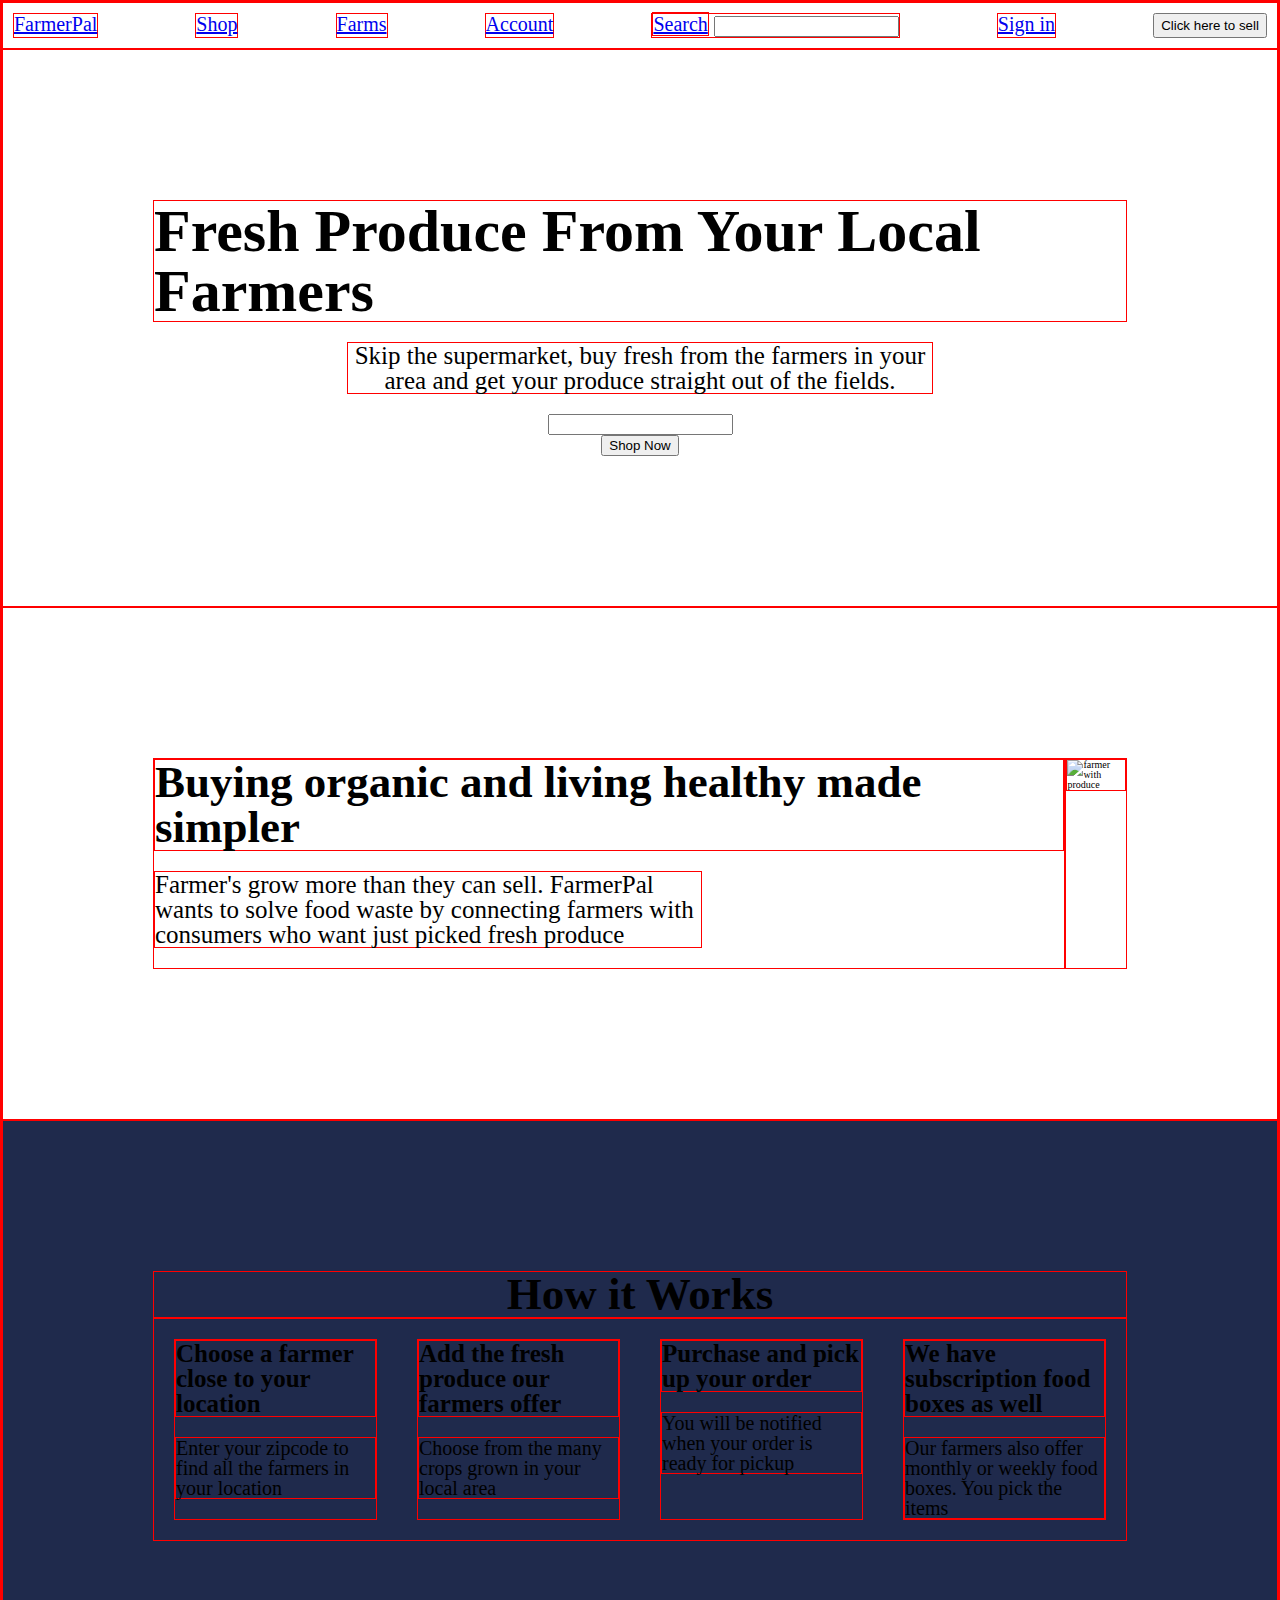
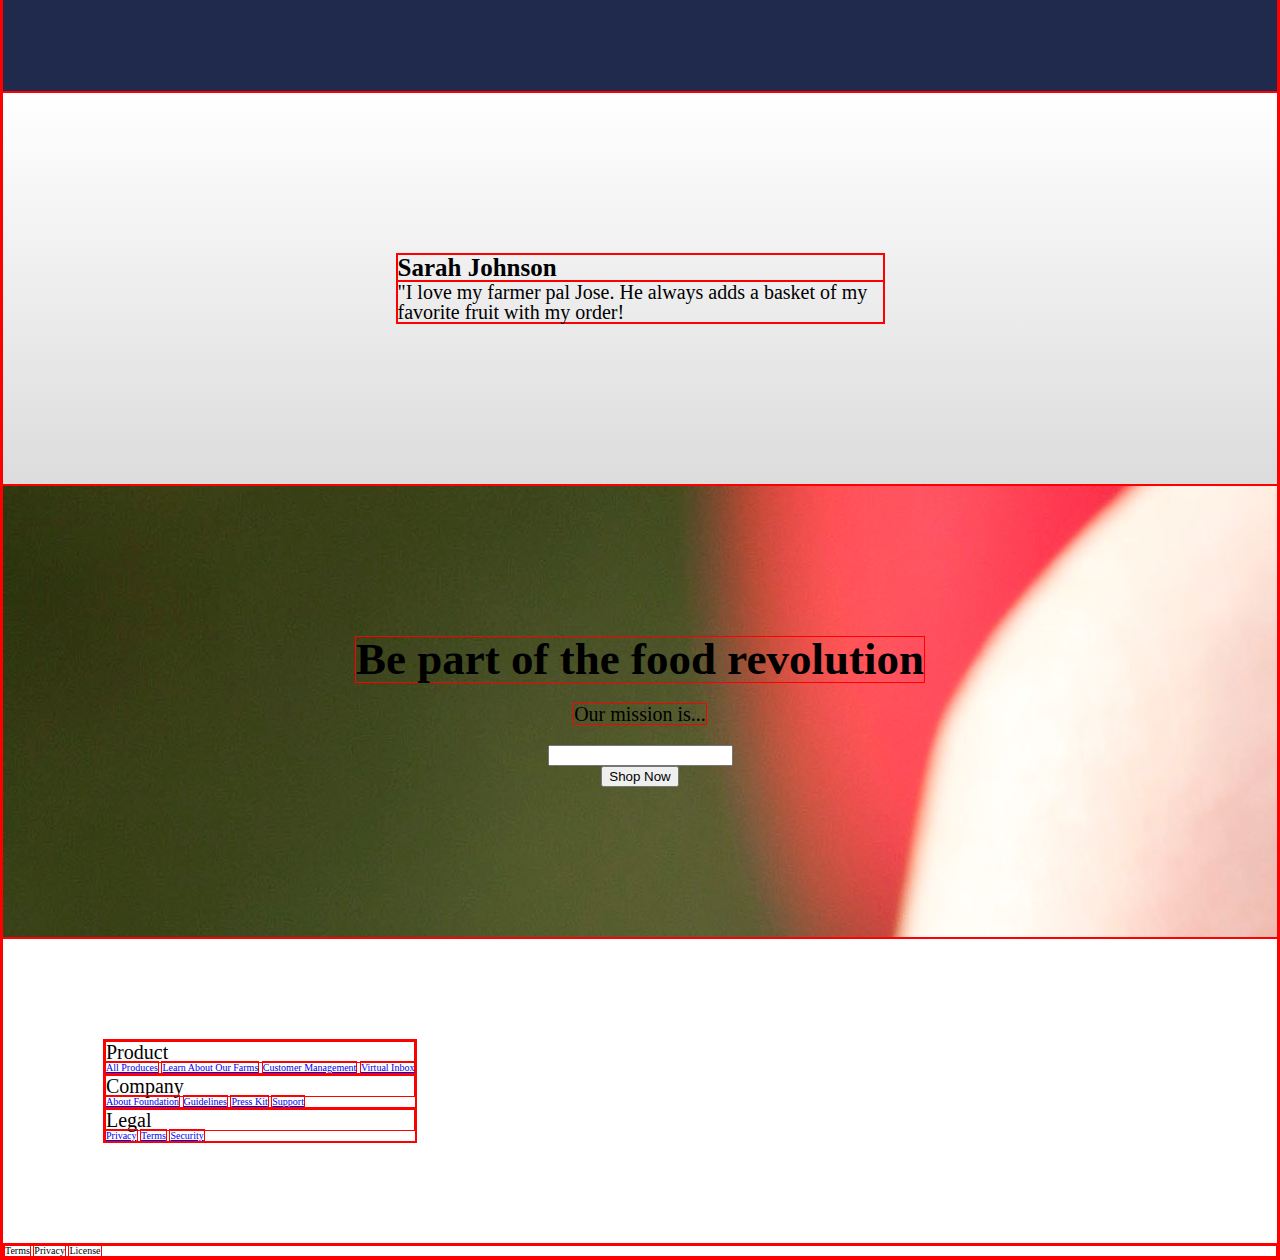
==== index.html @ e02917e0 "added basic css styling to review and mission sections, starting on bottom nav section" ====
<!doctype html>

<html lang="en">
<head>
  <meta charset="utf-8">

  <title>FarmerPal</title>

  <meta name="viewport" content="width=device-width, initial-scale=1">

  <link href="https://fonts.googleapis.com/css?family=Fira+Sans&display=swap" rel="stylesheet">
  <link href="css/index.css" rel="stylesheet">

  <!--[if lt IE 9]>
    <script src="https://cdnjs.cloudflare.com/ajax/libs/html5shiv/3.7.3/html5shiv.js"></script>
  <![endif]-->
</head>

<body>

<!-- navigation -->
<nav class="topnav">
    <a href="#">FarmerPal</a>
    <a href="#">Shop</a>
    <a href="#">Farms</a>
    <a href="#">Account</a>
    <div>
        <a href="#">Search</a>
        <input type="text" placeholder="">
    </div>
    <a href="#">Sign in</a>
    <button type="button">Click here to sell</button> 
</nav class="topnav">


<!-- header -->
<header>
    <h1>Fresh Produce From Your Local Farmers</h1>
    <p>Skip the supermarket, buy fresh from the farmers in your area and get your produce straight out of the fields.</p>

    <input type="text" placeholder="">
    <button type="button">Shop Now</button>
</header>

<!-- purpose section -->
<section class="purpose">
    <div>
        <h2>Buying organic and living healthy made simpler</h2>
        <p>Farmer's grow more than they can sell. FarmerPal wants to solve food waste by connecting farmers with consumers 
            who want just picked fresh produce
        </p>
    </div>
    <div>
        <img src="css/img/LandingPage2.jpg" class="landingpage-img2" alt="farmer with produce">
    </div>
    
</section>


<!-- how it works section -->
<section class="howitworks">
    <h2>How it Works</h2>
   <div class="howitworks-boxes"> 
        <div>
            <h5>Choose a farmer close to your location</h5>
            <p>Enter your zipcode to find all the farmers in your location</p>
        </div>
        <div>
            <h5>Add the fresh produce our farmers offer</h5>
            <p>Choose from the many crops grown in your local area</p>
        </div>
        <div>
            <h5>Purchase and pick up your order</h5>
            <p>You will be notified when your order is ready for pickup</p>
        </div>
        <div>
            <h5>We have subscription food boxes as well</h5>
            <p>Our farmers also offer monthly or weekly food boxes. You pick the items</p>
        </div>
     </div> 
</section>


<!-- review section -->
<section class="review">
   <!-- <div>  -->
        <!-- <img src="css/img/Strawberries.jpg" class="review-icon" alt="reviewer"> -->
   <!-- </div> -->
    <div>
        <h5>Sarah Johnson</h5>
        <p>"I love my farmer pal Jose. He always adds a basket of my favorite fruit with my order!</p>
    </div>
</section>


<!-- mission section -->
<section class="mission">
    <h2>Be part of the food revolution</h2>
    <p>Our mission is...</p>

    <input type="text" placeholder="">
    <button type="button">Shop Now</button>
</section>


<!-- multi nav section -->
<section class="bottomnavs">
    <div>
        <nav>
            <h6>Product</h6>
            <a href="#">All Produces</a>
            <a href="#">Learn About Our Farms</a>
            <a href="#">Customer Management</a>
            <a href="#">Virtual Inbox</a>
        </nav>
        <nav>
            <h6>Company</h6>
            <a href="#">About Foundation</a>
            <a href="#">Guidelines</a>
            <a href="#">Press Kit</a>
            <a href="#">Support</a>
        </nav>
        <nav>
            <h6>Legal</h6>
            <a href="#">Privacy</a>
            <a href="#">Terms</a>
            <a href="#">Security</a>
        </nav>
    </div>
</section>

<!-- footer -->
<footer>
    <nav>
        <a ref="#">Terms</a>
        <a ref="#">Privacy</a>
        <a ref="#">License</a>
    </nav>
</footer>

</body>
</html>
---- css/index.css ----
/* http://meyerweb.com/eric/tools/css/reset/ 
   v2.0 | 20110126
   License: none (public domain)
*/
html,
body,
div,
span,
applet,
object,
iframe,
h1,
h2,
h3,
h4,
h5,
h6,
p,
blockquote,
pre,
a,
abbr,
acronym,
address,
big,
cite,
code,
del,
dfn,
em,
img,
ins,
kbd,
q,
s,
samp,
small,
strike,
strong,
sub,
sup,
tt,
var,
b,
u,
i,
center,
dl,
dt,
dd,
ol,
ul,
li,
fieldset,
form,
label,
legend,
table,
caption,
tbody,
tfoot,
thead,
tr,
th,
td,
article,
aside,
canvas,
details,
embed,
figure,
figcaption,
footer,
header,
hgroup,
menu,
nav,
output,
ruby,
section,
summary,
time,
mark,
audio,
video {
  margin: 0;
  padding: 0;
  border: 0;
  font-size: 100%;
  font: inherit;
  vertical-align: baseline;
  border: solid 1px red;
}
/* HTML5 display-role reset for older browsers */
article,
aside,
details,
figcaption,
figure,
footer,
header,
hgroup,
menu,
nav,
section {
  display: block;
}
body {
  line-height: 1;
}
ol,
ul {
  list-style: none;
}
blockquote,
q {
  quotes: none;
}
blockquote:before,
blockquote:after,
q:before,
q:after {
  content: '';
  content: none;
}
table {
  border-collapse: collapse;
  border-spacing: 0;
}
html {
  font-size: 62.5%;
}
h1 {
  font-size: 6rem;
  font-weight: bold;
}
h2 {
  font-size: 4.5rem;
  font-weight: bold;
}
h3 {
  font-size: 2.8rem;
}
h5 {
  font-size: 2.5rem;
  font-weight: bold;
}
h6 {
  font-size: 2rem;
}
.topnav {
  display: flex;
  justify-content: space-between;
  font-size: 2rem;
  padding: 1rem;
}
header {
  padding: 15rem;
  display: flex;
  flex-direction: column;
  align-items: center;
  background-image: url("img/LandingPage1.jpg");
}
header p {
  font-size: 2.5rem;
  width: 60%;
  text-align: center;
  margin: 2rem 0 2rem 0;
}
.purpose {
  padding: 15rem;
  display: flex;
  justify-content: center;
}
.purpose p {
  font-size: 2.5rem;
  width: 60%;
  margin: 2rem 0 2rem 0;
}
.purpose .landingpage-img2 {
  width: 50%;
}
.howitworks {
  padding: 15rem;
  display: flex;
  flex-direction: column;
  background-color: #1f2a4c;
}
.howitworks h2 {
  text-align: center;
}
.howitworks .howitworks-boxes {
  display: flex;
}
.howitworks .howitworks-boxes div {
  display: flex;
  flex-direction: column;
  margin: 2rem;
  width: 25%;
}
.howitworks .howitworks-boxes div p {
  font-size: 2rem;
  margin-top: 2rem;
}
.review {
  padding: 15rem;
  display: flex;
  justify-content: center;
  background-image: linear-gradient(white, #dcdcdc);
}
.review div {
  margin: 1rem;
  width: 50%;
  display: flex;
  flex-direction: column;
  justify-content: center;
}
.review div p {
  font-size: 2rem;
}
.mission {
  padding: 15rem;
  display: flex;
  flex-direction: column;
  align-items: center;
  background-image: url("img/LandingPage3.jpg");
}
.mission p {
  font-size: 2rem;
  margin: 2rem 0 2rem 0;
}
.bottomnavs {
  padding: 10rem;
  display: flex;
}
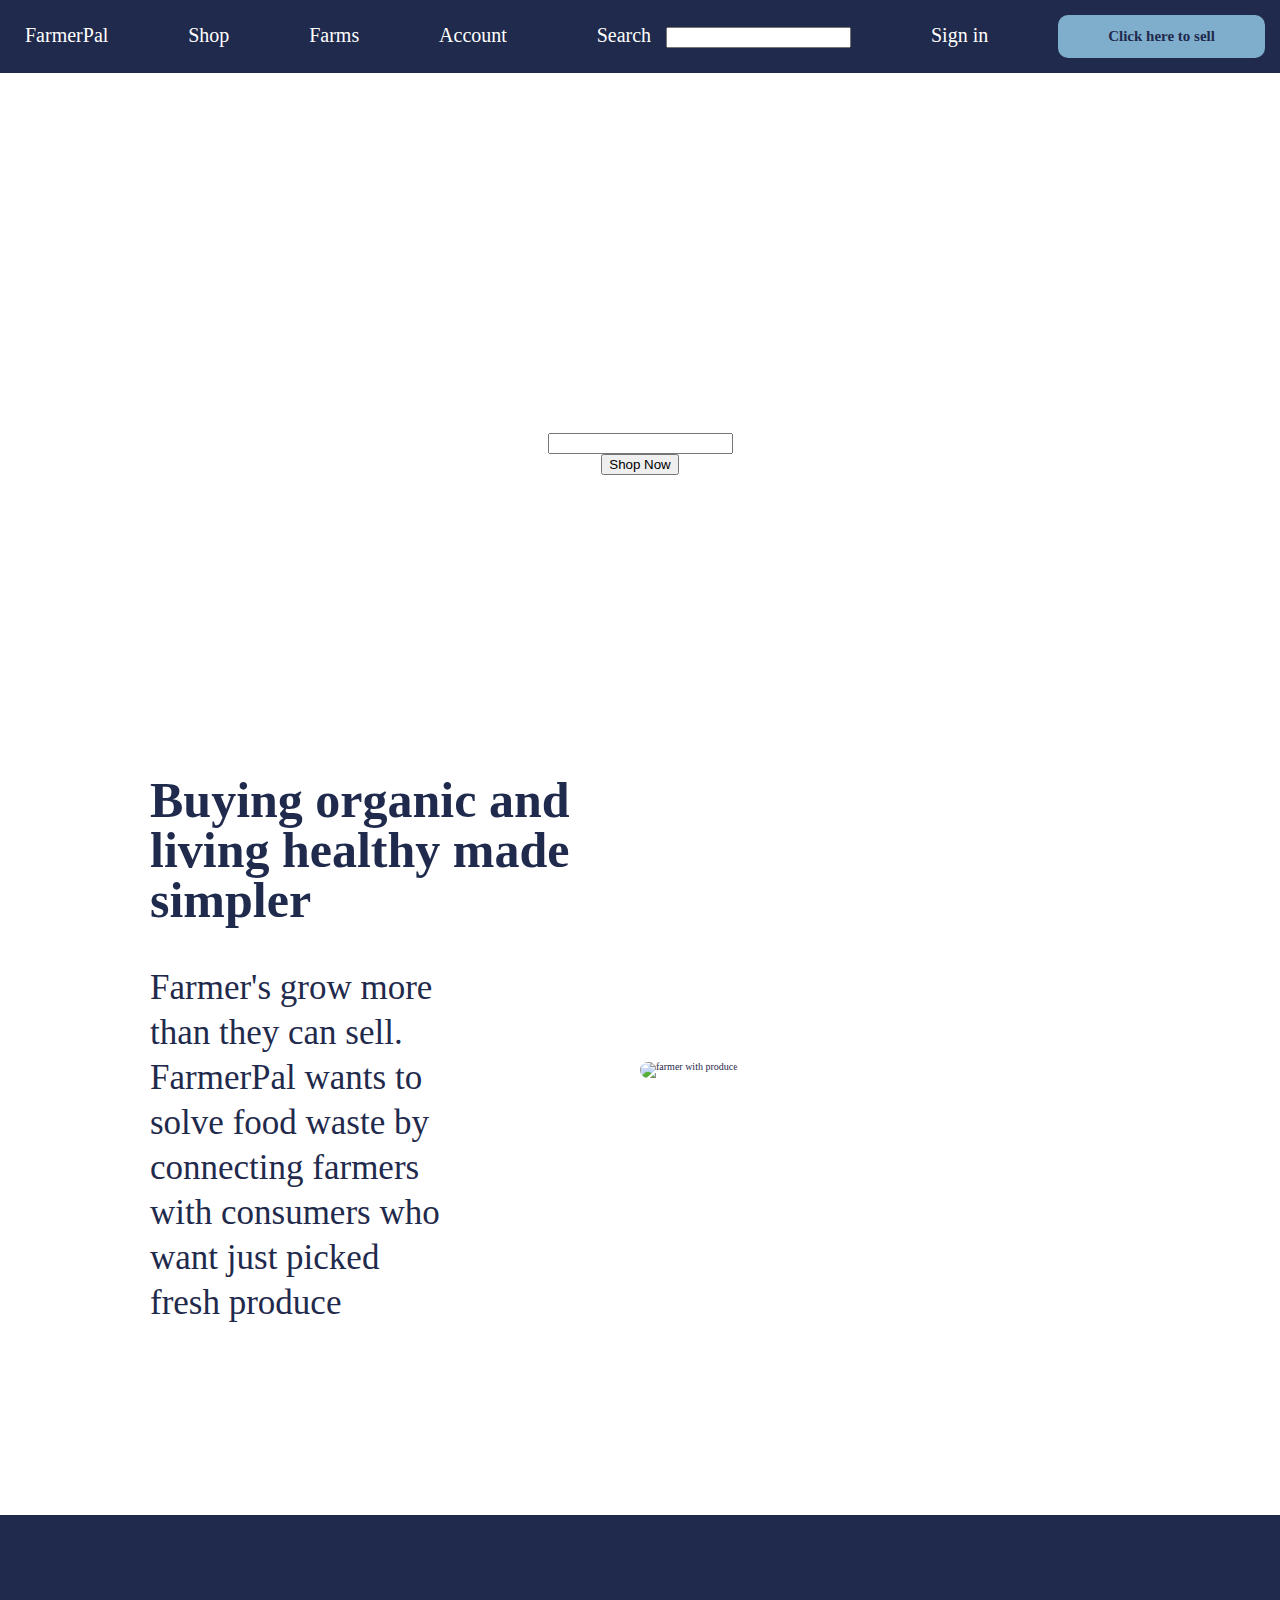
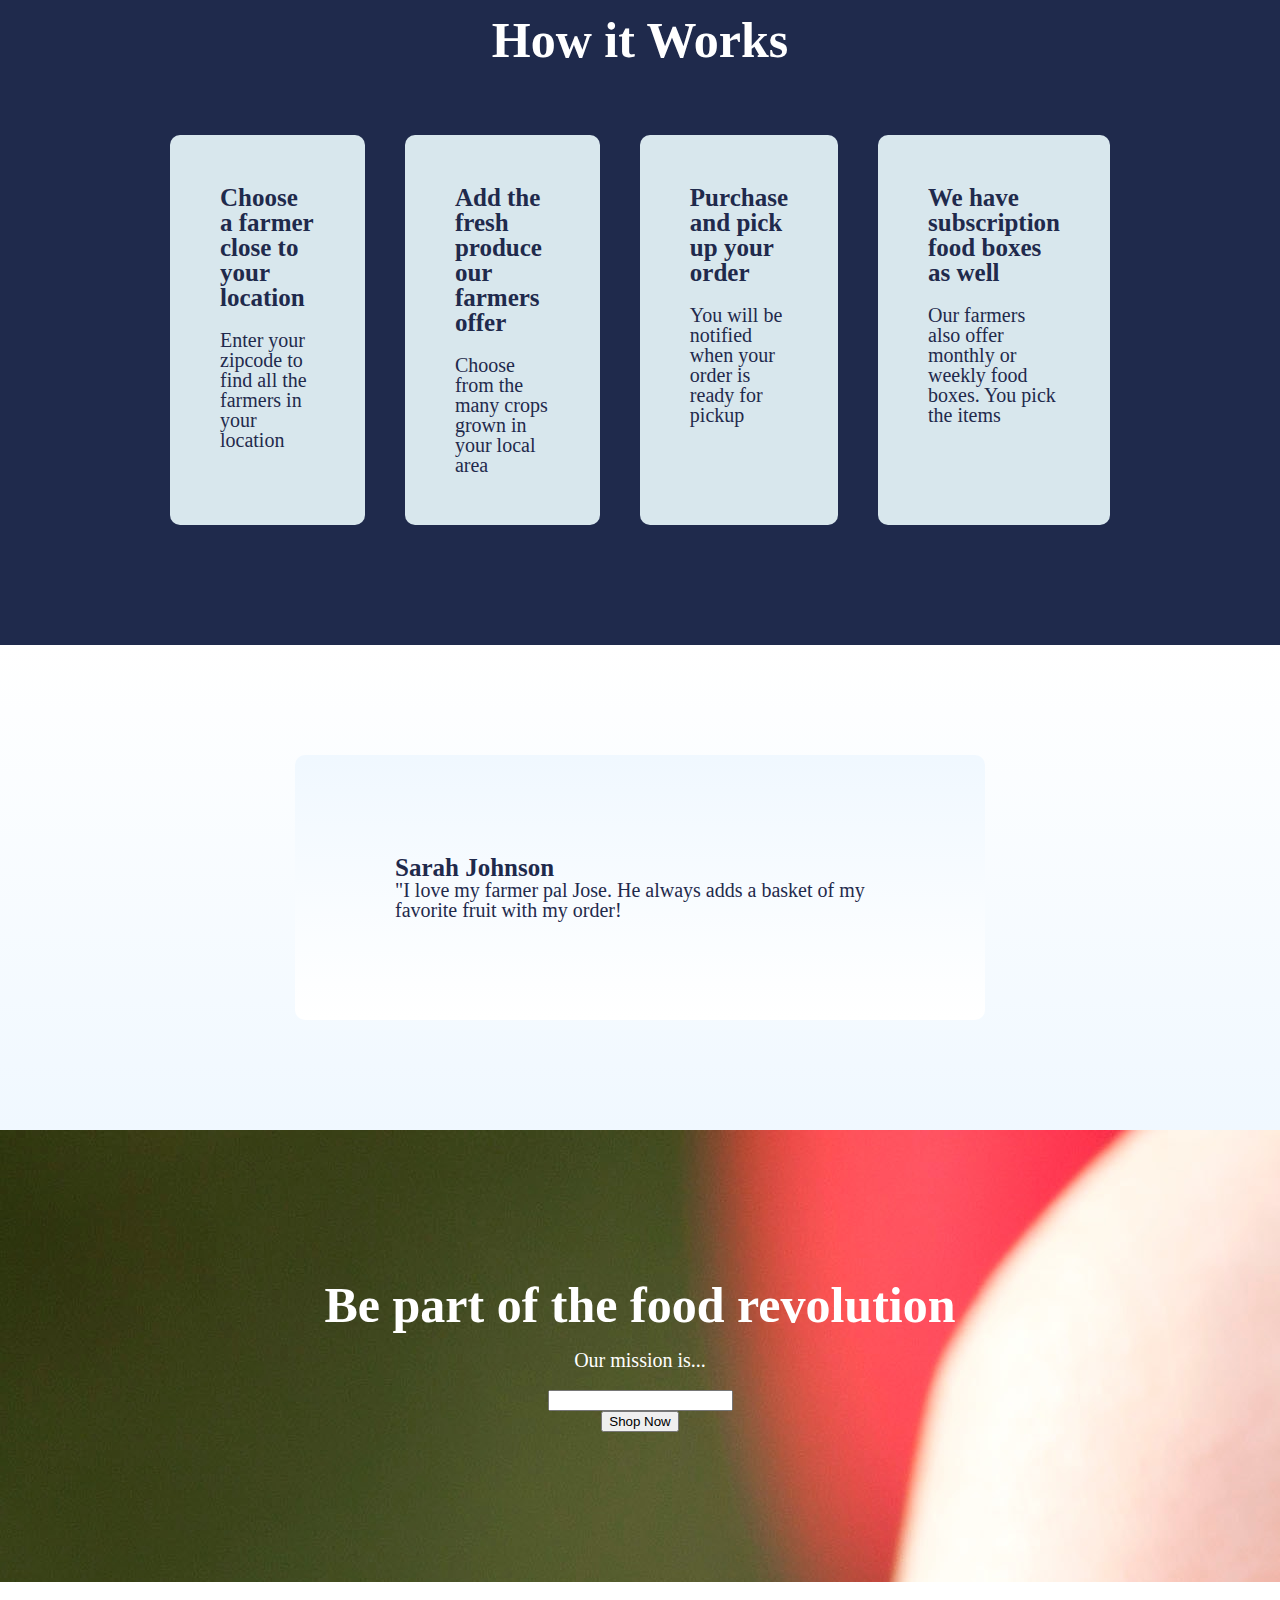
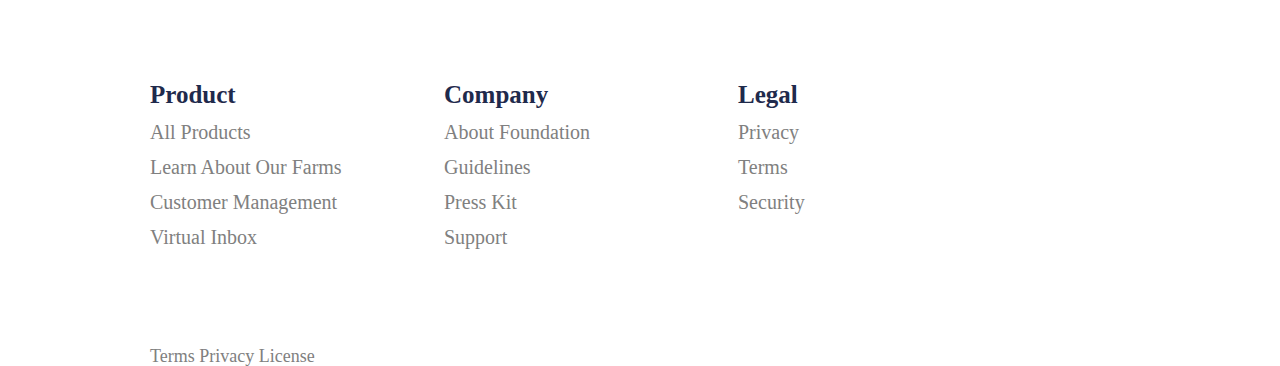
==== commit 296ad84d: "completed basic css for bottom nav and footer. Also completed majority of styling for desktop view. " ====
--- a/index.html
+++ b/index.html
@@ -26,10 +26,10 @@
     <a href="#">Account</a>
     <div>
         <a href="#">Search</a>
-        <input type="text" placeholder="">
+        <input type="text" placeholder="" class="searchinput">
     </div>
     <a href="#">Sign in</a>
-    <button type="button">Click here to sell</button> 
+    <a href="#" class="buttonNav">Click here to sell</a> 
 </nav class="topnav">
 
 
@@ -44,13 +44,14 @@
 
 <!-- purpose section -->
 <section class="purpose">
-    <div>
+    <div class="purpose-text">
         <h2>Buying organic and living healthy made simpler</h2>
         <p>Farmer's grow more than they can sell. FarmerPal wants to solve food waste by connecting farmers with consumers 
             who want just picked fresh produce
         </p>
     </div>
-    <div>
+    
+    <div class="purpose-img">
         <img src="css/img/LandingPage2.jpg" class="landingpage-img2" alt="farmer with produce">
     </div>
     
@@ -108,7 +109,7 @@
     <div>
         <nav>
             <h6>Product</h6>
-            <a href="#">All Produces</a>
+            <a href="#">All Products</a>
             <a href="#">Learn About Our Farms</a>
             <a href="#">Customer Management</a>
             <a href="#">Virtual Inbox</a>
--- a/css/index.css
+++ b/css/index.css
@@ -89,7 +89,6 @@
   font-size: 100%;
   font: inherit;
   vertical-align: baseline;
-  border: solid 1px red;
 }
 /* HTML5 display-role reset for older browsers */
 article,
@@ -129,13 +128,14 @@
 }
 html {
   font-size: 62.5%;
+  color: white;
 }
 h1 {
   font-size: 6rem;
   font-weight: bold;
 }
 h2 {
-  font-size: 4.5rem;
+  font-size: 5rem;
   font-weight: bold;
 }
 h3 {
@@ -146,13 +146,34 @@
   font-weight: bold;
 }
 h6 {
-  font-size: 2rem;
+  font-size: 2.5rem;
+  font-weight: bold;
 }
 .topnav {
+  background-color: #1f2a4c;
   display: flex;
   justify-content: space-between;
   font-size: 2rem;
+  padding: 1.5rem;
+}
+.topnav a {
+  text-decoration: none;
+  color: white;
   padding: 1rem;
+}
+.topnav div {
+  padding: 1rem;
+}
+.topnav .buttonNav {
+  background-color: #7faecc;
+  color: #1f2a4c;
+  font-size: 1.5rem;
+  font-weight: bold;
+  border-radius: 1rem;
+  padding: 0rem 5rem 0rem 5rem;
+  display: flex;
+  justify-content: center;
+  align-items: center;
 }
 header {
   padding: 15rem;
@@ -171,17 +192,24 @@
   padding: 15rem;
   display: flex;
   justify-content: center;
-}
-.purpose p {
-  font-size: 2.5rem;
+  align-items: center;
+  color: #1f2a4c;
+}
+.purpose div {
+  width: 50%;
+}
+.purpose div p {
+  font-size: 3.5rem;
   width: 60%;
-  margin: 2rem 0 2rem 0;
-}
-.purpose .landingpage-img2 {
-  width: 50%;
+  margin: 4rem 0 4rem 0;
+  line-height: 4.5rem;
+}
+.purpose div .landingpage-img2 {
+  width: 100%;
+  border-radius: 1rem;
 }
 .howitworks {
-  padding: 15rem;
+  padding: 10rem 15rem 10rem 15rem;
   display: flex;
   flex-direction: column;
   background-color: #1f2a4c;
@@ -191,29 +219,38 @@
 }
 .howitworks .howitworks-boxes {
   display: flex;
+  margin-top: 5rem;
 }
 .howitworks .howitworks-boxes div {
   display: flex;
   flex-direction: column;
   margin: 2rem;
   width: 25%;
+  padding: 5rem;
+  background-color: #d8e7ed;
+  color: #1f2a4c;
+  border-radius: 1rem;
 }
 .howitworks .howitworks-boxes div p {
   font-size: 2rem;
   margin-top: 2rem;
 }
 .review {
-  padding: 15rem;
-  display: flex;
-  justify-content: center;
-  background-image: linear-gradient(white, #dcdcdc);
+  padding: 10rem 15rem 10rem 15rem;
+  display: flex;
+  justify-content: center;
+  background-image: linear-gradient(white, #f0f8ff);
 }
 .review div {
   margin: 1rem;
   width: 50%;
-  display: flex;
-  flex-direction: column;
-  justify-content: center;
+  padding: 10rem;
+  display: flex;
+  flex-direction: column;
+  justify-content: center;
+  color: #1f2a4c;
+  background-image: linear-gradient(#f0f8ff, white);
+  border-radius: 1rem;
 }
 .review div p {
   font-size: 2rem;
@@ -230,6 +267,29 @@
   margin: 2rem 0 2rem 0;
 }
 .bottomnavs {
-  padding: 10rem;
-  display: flex;
-}
+  padding: 10rem 15rem 10rem 15rem;
+  color: #1f2a4c;
+  display: flex;
+}
+.bottomnavs div {
+  display: flex;
+  width: 100%;
+}
+.bottomnavs div nav {
+  display: flex;
+  flex-direction: column;
+  width: 30%;
+}
+.bottomnavs div nav a {
+  text-decoration: none;
+  color: grey;
+  font-size: 2rem;
+  padding-top: 1.5rem;
+}
+footer {
+  color: grey;
+  padding-left: 15rem;
+}
+footer nav {
+  font-size: 1.8rem;
+}
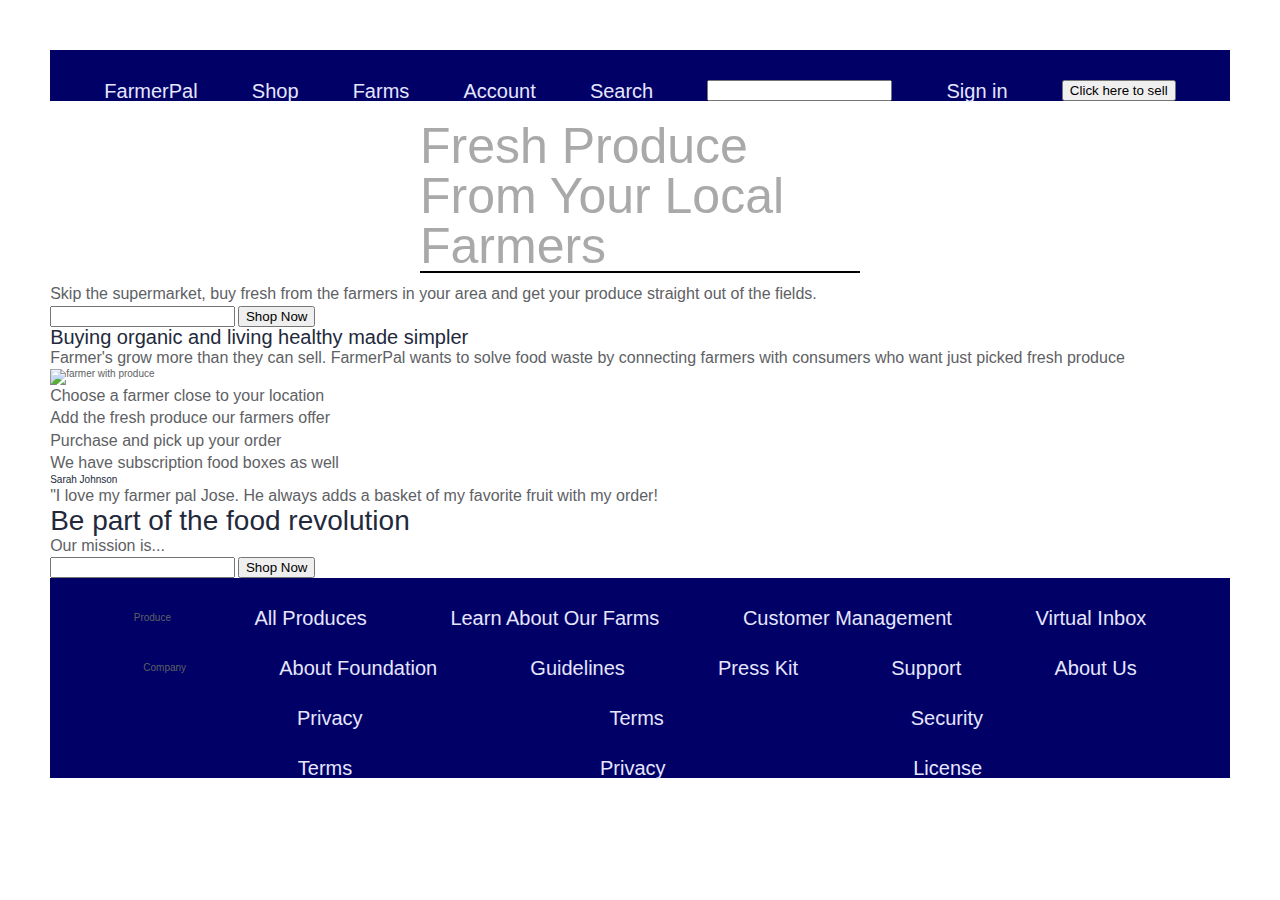
==== commit 9a94d72c: "aboutuspage1" ====
--- a/index.html
+++ b/index.html
@@ -19,18 +19,16 @@
 <body>
 
 <!-- navigation -->
-<nav class="topnav">
+<nav>
     <a href="#">FarmerPal</a>
     <a href="#">Shop</a>
     <a href="#">Farms</a>
     <a href="#">Account</a>
-    <div>
-        <a href="#">Search</a>
-        <input type="text" placeholder="" class="searchinput">
-    </div>
+    <a href="#">Search</a>
+    <input type="text" placeholder="">
     <a href="#">Sign in</a>
-    <a href="#" class="buttonNav">Click here to sell</a> 
-</nav class="topnav">
+    <button type="button">Click here to sell</button> 
+</nav>
 
 
 <!-- header -->
@@ -44,49 +42,34 @@
 
 <!-- purpose section -->
 <section class="purpose">
-    <div class="purpose-text">
-        <h2>Buying organic and living healthy made simpler</h2>
-        <p>Farmer's grow more than they can sell. FarmerPal wants to solve food waste by connecting farmers with consumers 
-            who want just picked fresh produce
-        </p>
-    </div>
-    
-    <div class="purpose-img">
-        <img src="css/img/LandingPage2.jpg" class="landingpage-img2" alt="farmer with produce">
-    </div>
+    <h2>Buying organic and living healthy made simpler</h2>
+    <p>Farmer's grow more than they can sell. FarmerPal wants to solve food waste by connecting farmers with consumers 
+        who want just picked fresh produce
+    </p>
+    <img src="img/LandingPage2.jpg" alt="farmer with produce">
     
 </section>
 
 
 <!-- how it works section -->
 <section class="howitworks">
-    <h2>How it Works</h2>
-   <div class="howitworks-boxes"> 
-        <div>
-            <h5>Choose a farmer close to your location</h5>
-            <p>Enter your zipcode to find all the farmers in your location</p>
-        </div>
-        <div>
-            <h5>Add the fresh produce our farmers offer</h5>
-            <p>Choose from the many crops grown in your local area</p>
-        </div>
-        <div>
-            <h5>Purchase and pick up your order</h5>
-            <p>You will be notified when your order is ready for pickup</p>
-        </div>
-        <div>
-            <h5>We have subscription food boxes as well</h5>
-            <p>Our farmers also offer monthly or weekly food boxes. You pick the items</p>
-        </div>
-     </div> 
+    <div>
+        <p>Choose a farmer close to your location</p>
+    </div>
+    <div>
+        <p>Add the fresh produce our farmers offer</p>
+    </div>
+    <div>
+        <p>Purchase and pick up your order</p>
+    </div>
+    <div>
+        <p>We have subscription food boxes as well</p>
+    </div>
 </section>
 
 
 <!-- review section -->
 <section class="review">
-   <!-- <div>  -->
-        <!-- <img src="css/img/Strawberries.jpg" class="review-icon" alt="reviewer"> -->
-   <!-- </div> -->
     <div>
         <h5>Sarah Johnson</h5>
         <p>"I love my farmer pal Jose. He always adds a basket of my favorite fruit with my order!</p>
@@ -95,8 +78,8 @@
 
 
 <!-- mission section -->
-<section class="mission">
-    <h2>Be part of the food revolution</h2>
+<section>
+    <h3>Be part of the food revolution</h3>
     <p>Our mission is...</p>
 
     <input type="text" placeholder="">
@@ -108,8 +91,8 @@
 <section class="bottomnavs">
     <div>
         <nav>
-            <h6>Product</h6>
-            <a href="#">All Products</a>
+            <h6>Produce</h6>
+            <a href="#">All Produces</a>
             <a href="#">Learn About Our Farms</a>
             <a href="#">Customer Management</a>
             <a href="#">Virtual Inbox</a>
@@ -120,9 +103,9 @@
             <a href="#">Guidelines</a>
             <a href="#">Press Kit</a>
             <a href="#">Support</a>
+            <a href="about-us.html">About Us</a>
         </nav>
         <nav>
-            <h6>Legal</h6>
             <a href="#">Privacy</a>
             <a href="#">Terms</a>
             <a href="#">Security</a>
--- a/css/index.css
+++ b/css/index.css
@@ -1,295 +1,301 @@
-/* http://meyerweb.com/eric/tools/css/reset/ 
-   v2.0 | 20110126
-   License: none (public domain)
-*/
-html,
-body,
-div,
-span,
-applet,
-object,
-iframe,
-h1,
-h2,
-h3,
-h4,
-h5,
-h6,
-p,
-blockquote,
-pre,
-a,
-abbr,
-acronym,
-address,
-big,
-cite,
-code,
-del,
-dfn,
-em,
-img,
-ins,
-kbd,
-q,
-s,
-samp,
-small,
-strike,
-strong,
-sub,
-sup,
-tt,
-var,
-b,
-u,
-i,
-center,
-dl,
-dt,
-dd,
-ol,
-ul,
-li,
-fieldset,
-form,
-label,
-legend,
-table,
-caption,
-tbody,
-tfoot,
-thead,
-tr,
-th,
-td,
-article,
-aside,
-canvas,
-details,
-embed,
-figure,
-figcaption,
-footer,
-header,
-hgroup,
-menu,
-nav,
-output,
-ruby,
-section,
-summary,
-time,
-mark,
-audio,
-video {
-  margin: 0;
-  padding: 0;
-  border: 0;
-  font-size: 100%;
-  font: inherit;
-  vertical-align: baseline;
-}
-/* HTML5 display-role reset for older browsers */
-article,
-aside,
-details,
-figcaption,
-figure,
-footer,
-header,
-hgroup,
-menu,
-nav,
-section {
-  display: block;
-}
-body {
-  line-height: 1;
-}
-ol,
-ul {
-  list-style: none;
-}
-blockquote,
-q {
-  quotes: none;
-}
-blockquote:before,
-blockquote:after,
-q:before,
-q:after {
-  content: '';
-  content: none;
-}
-table {
-  border-collapse: collapse;
-  border-spacing: 0;
-}
-html {
-  font-size: 62.5%;
-  color: white;
-}
-h1 {
-  font-size: 6rem;
-  font-weight: bold;
-}
-h2 {
-  font-size: 5rem;
-  font-weight: bold;
-}
-h3 {
-  font-size: 2.8rem;
-}
-h5 {
-  font-size: 2.5rem;
-  font-weight: bold;
-}
-h6 {
-  font-size: 2.5rem;
-  font-weight: bold;
-}
-.topnav {
-  background-color: #1f2a4c;
-  display: flex;
-  justify-content: space-between;
-  font-size: 2rem;
-  padding: 1.5rem;
-}
-.topnav a {
-  text-decoration: none;
-  color: white;
-  padding: 1rem;
-}
-.topnav div {
-  padding: 1rem;
-}
-.topnav .buttonNav {
-  background-color: #7faecc;
-  color: #1f2a4c;
-  font-size: 1.5rem;
-  font-weight: bold;
-  border-radius: 1rem;
-  padding: 0rem 5rem 0rem 5rem;
-  display: flex;
-  justify-content: center;
-  align-items: center;
-}
-header {
-  padding: 15rem;
-  display: flex;
-  flex-direction: column;
-  align-items: center;
-  background-image: url("img/LandingPage1.jpg");
-}
-header p {
-  font-size: 2.5rem;
-  width: 60%;
-  text-align: center;
-  margin: 2rem 0 2rem 0;
-}
-.purpose {
-  padding: 15rem;
-  display: flex;
-  justify-content: center;
-  align-items: center;
-  color: #1f2a4c;
-}
-.purpose div {
-  width: 50%;
-}
-.purpose div p {
-  font-size: 3.5rem;
-  width: 60%;
-  margin: 4rem 0 4rem 0;
-  line-height: 4.5rem;
-}
-.purpose div .landingpage-img2 {
-  width: 100%;
-  border-radius: 1rem;
-}
-.howitworks {
-  padding: 10rem 15rem 10rem 15rem;
-  display: flex;
-  flex-direction: column;
-  background-color: #1f2a4c;
-}
-.howitworks h2 {
-  text-align: center;
-}
-.howitworks .howitworks-boxes {
-  display: flex;
-  margin-top: 5rem;
-}
-.howitworks .howitworks-boxes div {
-  display: flex;
-  flex-direction: column;
-  margin: 2rem;
-  width: 25%;
-  padding: 5rem;
-  background-color: #d8e7ed;
-  color: #1f2a4c;
-  border-radius: 1rem;
-}
-.howitworks .howitworks-boxes div p {
-  font-size: 2rem;
-  margin-top: 2rem;
-}
-.review {
-  padding: 10rem 15rem 10rem 15rem;
-  display: flex;
-  justify-content: center;
-  background-image: linear-gradient(white, #f0f8ff);
-}
-.review div {
-  margin: 1rem;
-  width: 50%;
-  padding: 10rem;
-  display: flex;
-  flex-direction: column;
-  justify-content: center;
-  color: #1f2a4c;
-  background-image: linear-gradient(#f0f8ff, white);
-  border-radius: 1rem;
-}
-.review div p {
-  font-size: 2rem;
-}
-.mission {
-  padding: 15rem;
-  display: flex;
-  flex-direction: column;
-  align-items: center;
-  background-image: url("img/LandingPage3.jpg");
-}
-.mission p {
-  font-size: 2rem;
-  margin: 2rem 0 2rem 0;
-}
-.bottomnavs {
-  padding: 10rem 15rem 10rem 15rem;
-  color: #1f2a4c;
-  display: flex;
-}
-.bottomnavs div {
-  display: flex;
-  width: 100%;
-}
-.bottomnavs div nav {
-  display: flex;
-  flex-direction: column;
-  width: 30%;
-}
-.bottomnavs div nav a {
-  text-decoration: none;
-  color: grey;
-  font-size: 2rem;
-  padding-top: 1.5rem;
-}
-footer {
-  color: grey;
-  padding-left: 15rem;
-}
-footer nav {
-  font-size: 1.8rem;
-}
+.display {
+    display: none;
+  }
+  .padding {
+    padding: 15px;
+  }
+  /* http://meyerweb.com/eric/tools/css/reset/ 
+     v2.0 | 20110126
+     License: none (public domain)
+  */
+  html,
+  body,
+  div,
+  span,
+  applet,
+  object,
+  iframe,
+  h1,
+  h2,
+  h3,
+  h4,
+  h5,
+  h6,
+  p,
+  blockquote,
+  pre,
+  a,
+  abbr,
+  acronym,
+  address,
+  big,
+  cite,
+  code,
+  del,
+  dfn,
+  em,
+  img,
+  ins,
+  kbd,
+  q,
+  s,
+  samp,
+  small,
+  strike,
+  strong,
+  sub,
+  sup,
+  tt,
+  var,
+  b,
+  u,
+  i,
+  center,
+  dl,
+  dt,
+  dd,
+  ol,
+  ul,
+  li,
+  fieldset,
+  form,
+  label,
+  legend,
+  table,
+  caption,
+  tbody,
+  tfoot,
+  thead,
+  tr,
+  th,
+  td,
+  article,
+  aside,
+  canvas,
+  details,
+  embed,
+  figure,
+  figcaption,
+  footer,
+  header,
+  hgroup,
+  menu,
+  nav,
+  output,
+  ruby,
+  section,
+  summary,
+  time,
+  mark,
+  audio,
+  video {
+    margin: 0;
+    padding: 0;
+    border: 0;
+    font-size: 100%;
+    font: inherit;
+    vertical-align: baseline;
+  }
+  /* HTML5 display-role reset for older browsers */
+  article,
+  aside,
+  details,
+  figcaption,
+  figure,
+  footer,
+  header,
+  hgroup,
+  menu,
+  nav,
+  section {
+    display: block;
+  }
+  body {
+    line-height: 1;
+  }
+  ol,
+  ul {
+    list-style: none;
+  }
+  blockquote,
+  q {
+    quotes: none;
+  }
+  blockquote:before,
+  blockquote:after,
+  q:before,
+  q:after {
+    content: '';
+    content: none;
+  }
+  table {
+    border-collapse: collapse;
+    border-spacing: 0;
+  }
+  * {
+    box-sizing: border-box;
+  }
+  html {
+    font-size: 62.5%;
+  }
+  html,
+  body {
+    font-family: 'Ubuntu', sans-serif;
+    color: #5E6164;
+    margin: 2%;
+
+  }
+  h1,
+  h2,
+  h3,
+  h4,
+  h5 {
+    font-family: 'Russo One', sans-serif;
+    color: #23293B;
+  }
+  h2 {
+    font-size: 3.2rem;
+  }
+  h3 {
+    font-size: 2.8rem;
+  }
+  p {
+    font-size: 1.6rem;
+    line-height: 1.4;
+  }
+  .container {
+    max-width: 800px;
+    width: 100%;
+    margin: 0 auto;
+  }
+  @media (max-width: 500px) {
+    nav {
+      width: 100%;
+      max-width: 500px;
+    }
+  }
+  /* .navigation{
+      display: flex;
+      justify-content: flex-end;
+  } */
+
+  
+  nav {
+    display: flex;
+    justify-content: space-evenly;
+    align-items: center;
+    margin-top: 20px;
+    width: auto;
+    margin: auto;
+    padding-top: 30px;
+    background-color:#000066;
+  }
+  nav a {
+    text-decoration: none;
+    color: #e6e6ff;
+    font-size: 20px;
+  }
+  h1 {
+    display: flex;
+    align-items: center;
+    font-size: 60px;
+    width: 440px;
+    margin: auto;
+    padding-top: 20px;
+    margin-bottom: 10px;
+    font-size: 50px;
+    color: darkgray;
+    border-bottom: 2px solid black;
+  }
+
+  h2{
+      font-size: 20px;
+  }
+
+  .boxes{
+    display:flex;
+    justify-content:space-evenly;
+    flex-wrap:wrap;
+    margin-top: 10%;
+    margin-bottom: 10px;
+   
+  }
+
+    @media (max-width: 500px) {
+        .boxes{
+            display: flex;
+            flex-direction: column;
+        }
+}
+
+div.head-image img{
+    margin-top: 2%;
+    width: 100%;
+    height: 200px;
+}
+  
+  .box1{
+    padding:20px;
+    margin: 3px 2px; 
+    text-align:left;
+
+}
+
+.box2{
+    padding:20px;
+    margin: 3px 2px;
+    text-align:left;
+    
+
+}
+
+.box3{
+     padding:20px;
+    margin: 3px 2px;
+    text-align:left;
+    
+
+}
+
+.box4{
+    padding:20px;
+    margin: 3px 2px;
+    text-align:left;
+   
+
+}
+
+.box5{
+    padding:20px;
+    margin: 3px 2px; 
+    text-align:left;
+    
+
+}
+
+.box6{
+    padding:20px;
+    margin: 3px 2px;
+    text-align:left;
+   
+
+}
+
+.box7{
+     padding:20px;
+    margin: 3px 2px;
+    text-align:left;
+   
+
+}
+
+.box8{
+    padding:20px;
+    margin: 3px 2px;
+    text-align:left;
+   
+
+}
+
+
+  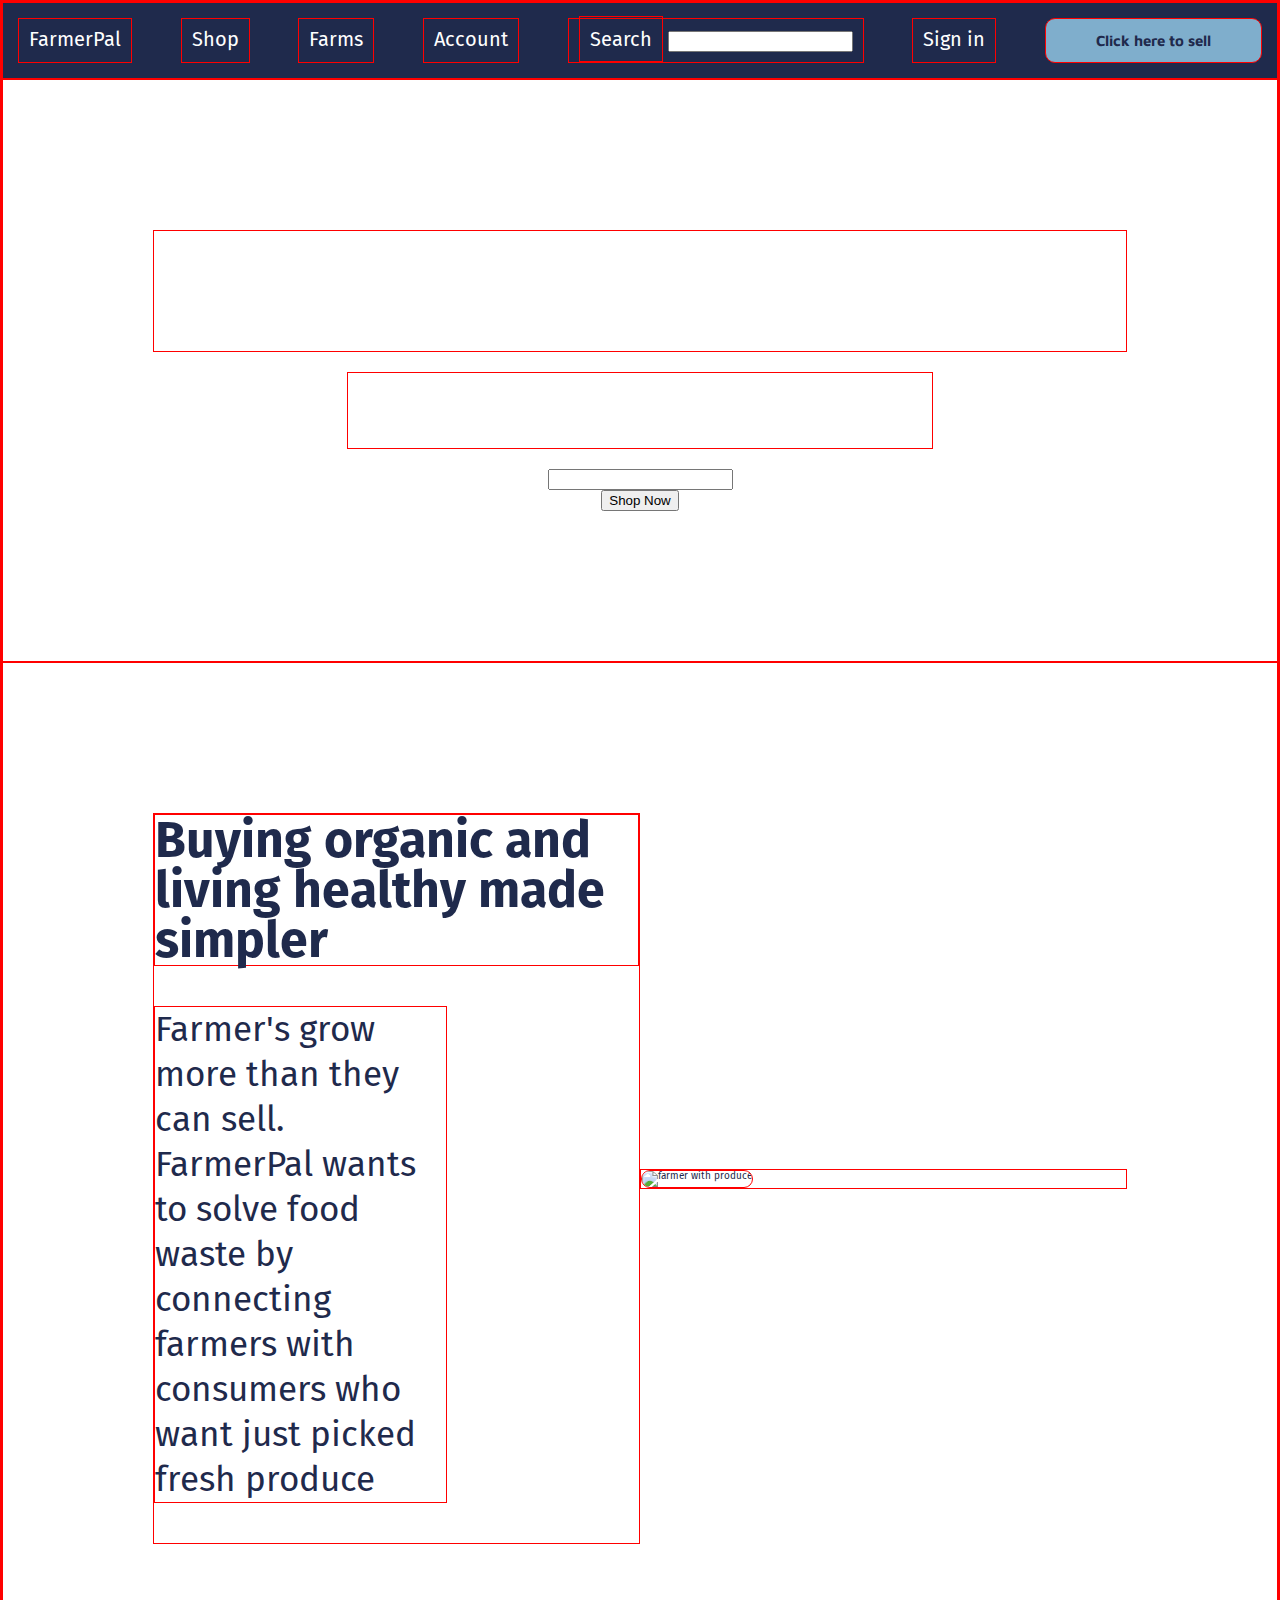
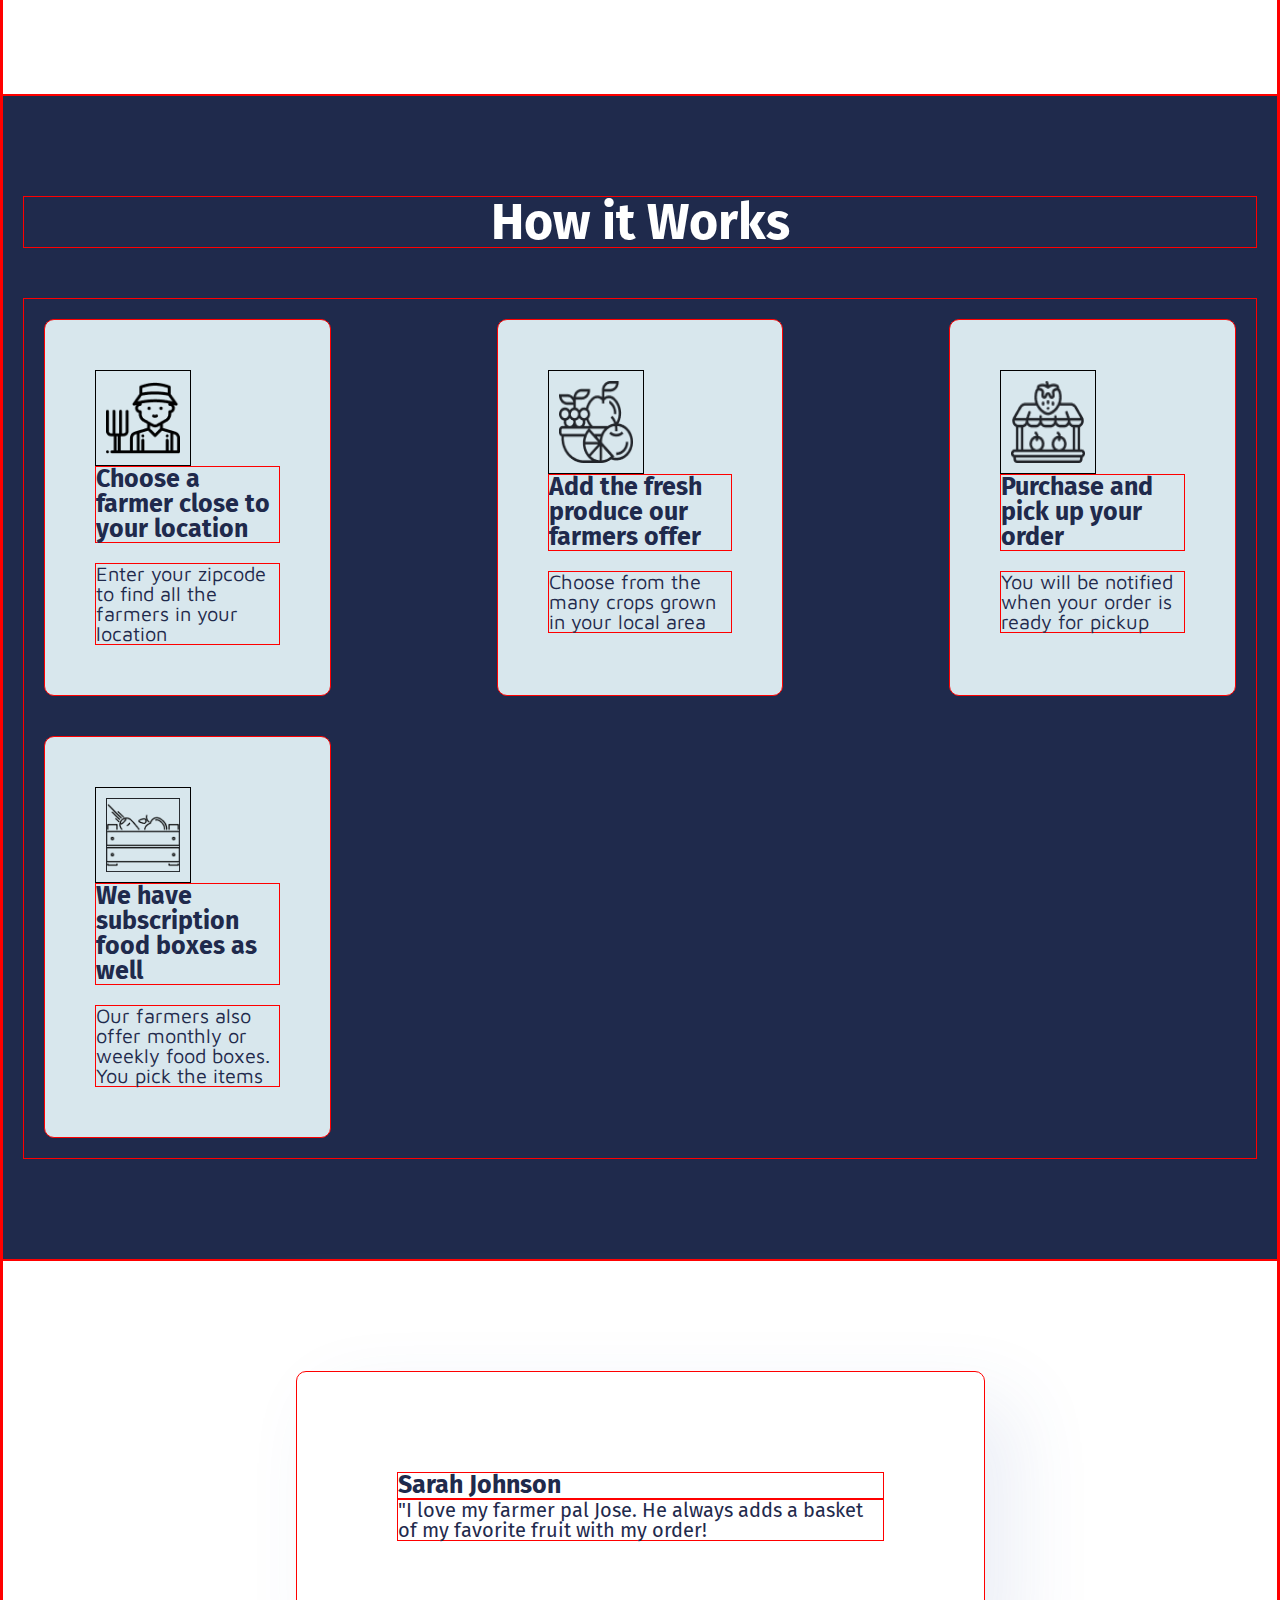
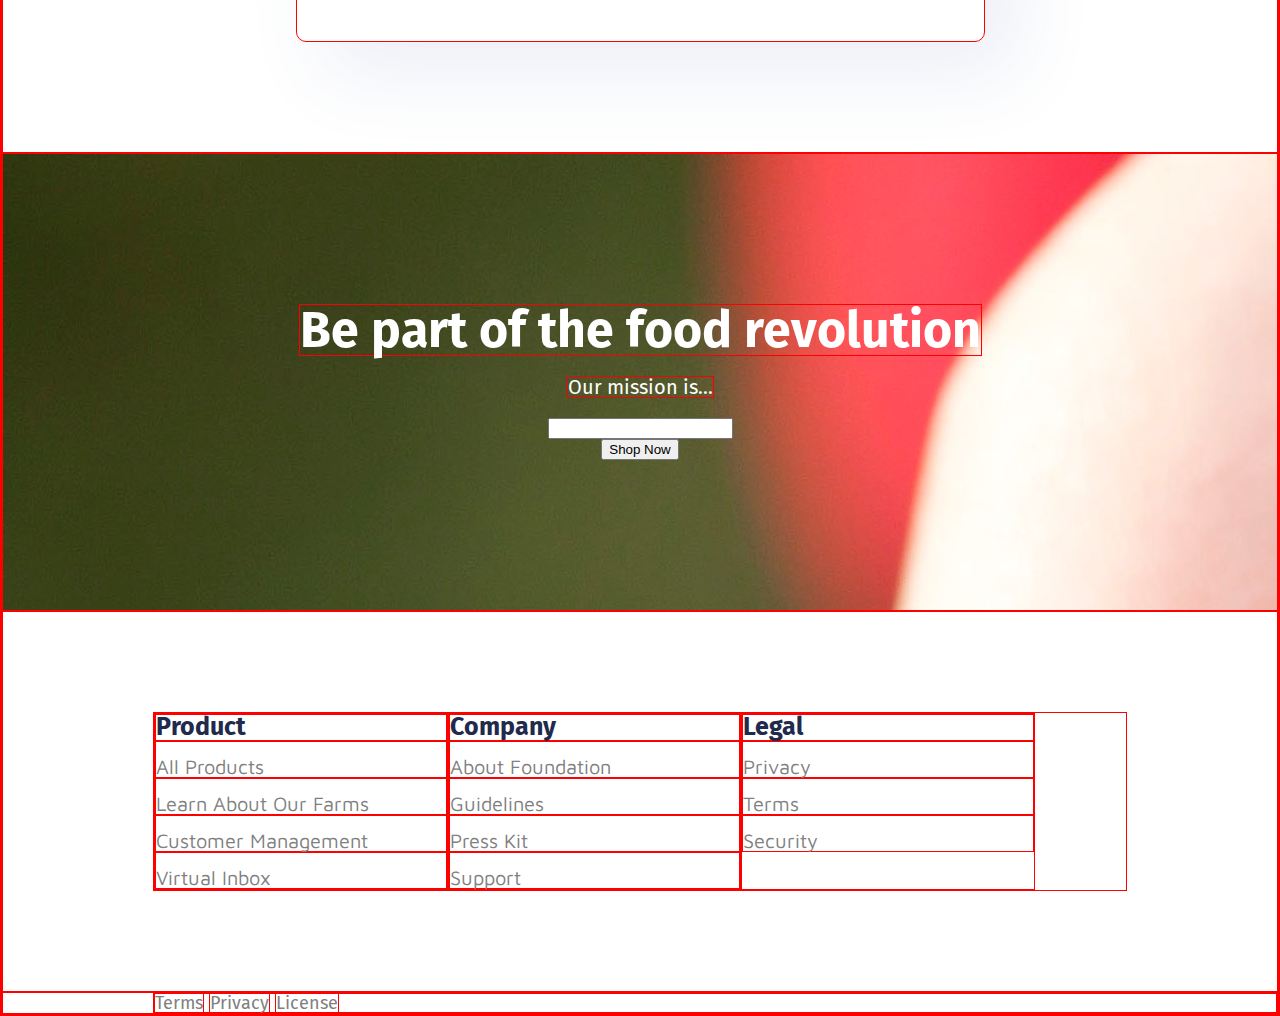
==== commit 49f07373: "added some css changes for different aspects of the landing page. updated mobile friendliness, and a" ====
--- a/index.html
+++ b/index.html
@@ -8,7 +8,7 @@
 
   <meta name="viewport" content="width=device-width, initial-scale=1">
 
-  <link href="https://fonts.googleapis.com/css?family=Fira+Sans&display=swap" rel="stylesheet">
+  <link href="https://fonts.googleapis.com/css?family=Fira+Sans|Maven+Pro&display=swap" rel="stylesheet">
   <link href="css/index.css" rel="stylesheet">
 
   <!--[if lt IE 9]>
@@ -19,16 +19,18 @@
 <body>
 
 <!-- navigation -->
-<nav>
-    <a href="#">FarmerPal</a>
-    <a href="#">Shop</a>
-    <a href="#">Farms</a>
-    <a href="#">Account</a>
-    <a href="#">Search</a>
-    <input type="text" placeholder="">
-    <a href="#">Sign in</a>
-    <button type="button">Click here to sell</button> 
-</nav>
+<nav class="topnav">
+    <a href="#" id="FarmerPal">FarmerPal</a>
+    <a href="#" id="Shop">Shop</a>
+    <a href="#" id="Farms">Farms</a>
+    <a href="#" id="Account">Account</a>
+    <div id="Search">
+        <a href="#">Search</a>
+        <input type="text" placeholder="" class="searchinput">
+    </div>
+    <a href="#" id="SignIn">Sign in</a>
+    <a href="#" id="buttonNav">Click here to sell</a> 
+</nav class="topnav">
 
 
 <!-- header -->
@@ -42,34 +44,53 @@
 
 <!-- purpose section -->
 <section class="purpose">
-    <h2>Buying organic and living healthy made simpler</h2>
-    <p>Farmer's grow more than they can sell. FarmerPal wants to solve food waste by connecting farmers with consumers 
-        who want just picked fresh produce
-    </p>
-    <img src="img/LandingPage2.jpg" alt="farmer with produce">
+    <div class="purpose-text">
+        <h2>Buying organic and living healthy made simpler</h2>
+        <p>Farmer's grow more than they can sell. FarmerPal wants to solve food waste by connecting farmers with consumers 
+            who want just picked fresh produce
+        </p>
+    </div>
+
+    <div class="purpose-img">
+        <img src="css/img/LandingPage2.jpg" class="landingpage-img2" alt="farmer with produce">
+    </div>
     
 </section>
 
 
 <!-- how it works section -->
 <section class="howitworks">
-    <div>
-        <p>Choose a farmer close to your location</p>
-    </div>
-    <div>
-        <p>Add the fresh produce our farmers offer</p>
-    </div>
-    <div>
-        <p>Purchase and pick up your order</p>
-    </div>
-    <div>
-        <p>We have subscription food boxes as well</p>
-    </div>
+    <h2>How it Works</h2>
+   <div class="howitworks-boxes"> 
+        <div>
+            <img src="css/img/farmer-2.png" class="icon" alt="farmer icon">
+            <h5>Choose a farmer close to your location</h5>
+            <p>Enter your zipcode to find all the farmers in your location</p>
+        </div>
+        <div>
+            <img src="css/img/basket.png" class="icon" alt="basket icon">
+            <h5>Add the fresh produce our farmers offer</h5>
+            <p>Choose from the many crops grown in your local area</p>
+        </div>
+        <div>
+            <img src="css/img/fruit-stand.png" class="icon" alt="fruit stand icon">
+            <h5>Purchase and pick up your order</h5>
+            <p>You will be notified when your order is ready for pickup</p>
+        </div>
+        <div>
+            <img src="css/img/basket-2.png" class="icon" alt="fruit box icon">
+            <h5>We have subscription food boxes as well</h5>
+            <p>Our farmers also offer monthly or weekly food boxes. You pick the items</p>
+        </div>
+     </div> 
 </section>
 
 
 <!-- review section -->
 <section class="review">
+   <!-- <div>  -->
+        <!-- <img src="css/img/Strawberries.jpg" class="review-icon" alt="reviewer"> -->
+   <!-- </div> -->
     <div>
         <h5>Sarah Johnson</h5>
         <p>"I love my farmer pal Jose. He always adds a basket of my favorite fruit with my order!</p>
@@ -78,8 +99,8 @@
 
 
 <!-- mission section -->
-<section>
-    <h3>Be part of the food revolution</h3>
+<section class="mission">
+    <h2>Be part of the food revolution</h2>
     <p>Our mission is...</p>
 
     <input type="text" placeholder="">
@@ -91,8 +112,8 @@
 <section class="bottomnavs">
     <div>
         <nav>
-            <h6>Produce</h6>
-            <a href="#">All Produces</a>
+            <h6>Product</h6>
+            <a href="#">All Products</a>
             <a href="#">Learn About Our Farms</a>
             <a href="#">Customer Management</a>
             <a href="#">Virtual Inbox</a>
@@ -103,9 +124,9 @@
             <a href="#">Guidelines</a>
             <a href="#">Press Kit</a>
             <a href="#">Support</a>
-            <a href="about-us.html">About Us</a>
         </nav>
         <nav>
+            <h6>Legal</h6>
             <a href="#">Privacy</a>
             <a href="#">Terms</a>
             <a href="#">Security</a>
--- a/css/index.css
+++ b/css/index.css
@@ -1,301 +1,339 @@
-.display {
-    display: none;
-  }
-  .padding {
-    padding: 15px;
-  }
-  /* http://meyerweb.com/eric/tools/css/reset/ 
-     v2.0 | 20110126
-     License: none (public domain)
-  */
-  html,
-  body,
-  div,
-  span,
-  applet,
-  object,
-  iframe,
-  h1,
-  h2,
-  h3,
-  h4,
-  h5,
-  h6,
-  p,
-  blockquote,
-  pre,
-  a,
-  abbr,
-  acronym,
-  address,
-  big,
-  cite,
-  code,
-  del,
-  dfn,
-  em,
-  img,
-  ins,
-  kbd,
-  q,
-  s,
-  samp,
-  small,
-  strike,
-  strong,
-  sub,
-  sup,
-  tt,
-  var,
-  b,
-  u,
-  i,
-  center,
-  dl,
-  dt,
-  dd,
-  ol,
-  ul,
-  li,
-  fieldset,
-  form,
-  label,
-  legend,
-  table,
-  caption,
-  tbody,
-  tfoot,
-  thead,
-  tr,
-  th,
-  td,
-  article,
-  aside,
-  canvas,
-  details,
-  embed,
-  figure,
-  figcaption,
-  footer,
-  header,
-  hgroup,
-  menu,
-  nav,
-  output,
-  ruby,
-  section,
-  summary,
-  time,
-  mark,
-  audio,
-  video {
-    margin: 0;
-    padding: 0;
-    border: 0;
-    font-size: 100%;
-    font: inherit;
-    vertical-align: baseline;
-  }
-  /* HTML5 display-role reset for older browsers */
-  article,
-  aside,
-  details,
-  figcaption,
-  figure,
-  footer,
-  header,
-  hgroup,
-  menu,
-  nav,
-  section {
-    display: block;
-  }
-  body {
-    line-height: 1;
-  }
-  ol,
-  ul {
-    list-style: none;
-  }
-  blockquote,
-  q {
-    quotes: none;
-  }
-  blockquote:before,
-  blockquote:after,
-  q:before,
-  q:after {
-    content: '';
-    content: none;
-  }
-  table {
-    border-collapse: collapse;
-    border-spacing: 0;
-  }
-  * {
-    box-sizing: border-box;
-  }
-  html {
-    font-size: 62.5%;
-  }
-  html,
-  body {
-    font-family: 'Ubuntu', sans-serif;
-    color: #5E6164;
-    margin: 2%;
-
-  }
-  h1,
-  h2,
-  h3,
-  h4,
-  h5 {
-    font-family: 'Russo One', sans-serif;
-    color: #23293B;
-  }
-  h2 {
-    font-size: 3.2rem;
-  }
-  h3 {
-    font-size: 2.8rem;
-  }
-  p {
-    font-size: 1.6rem;
-    line-height: 1.4;
-  }
-  .container {
-    max-width: 800px;
+/* http://meyerweb.com/eric/tools/css/reset/ 
+   v2.0 | 20110126
+   License: none (public domain)
+*/
+html,
+body,
+div,
+span,
+applet,
+object,
+iframe,
+h1,
+h2,
+h3,
+h4,
+h5,
+h6,
+p,
+blockquote,
+pre,
+a,
+abbr,
+acronym,
+address,
+big,
+cite,
+code,
+del,
+dfn,
+em,
+img,
+ins,
+kbd,
+q,
+s,
+samp,
+small,
+strike,
+strong,
+sub,
+sup,
+tt,
+var,
+b,
+u,
+i,
+center,
+dl,
+dt,
+dd,
+ol,
+ul,
+li,
+fieldset,
+form,
+label,
+legend,
+table,
+caption,
+tbody,
+tfoot,
+thead,
+tr,
+th,
+td,
+article,
+aside,
+canvas,
+details,
+embed,
+figure,
+figcaption,
+footer,
+header,
+hgroup,
+menu,
+nav,
+output,
+ruby,
+section,
+summary,
+time,
+mark,
+audio,
+video {
+  margin: 0;
+  padding: 0;
+  border: 0;
+  font-size: 100%;
+  font: inherit;
+  vertical-align: baseline;
+  border: solid 1px red;
+}
+/* HTML5 display-role reset for older browsers */
+article,
+aside,
+details,
+figcaption,
+figure,
+footer,
+header,
+hgroup,
+menu,
+nav,
+section {
+  display: block;
+}
+body {
+  line-height: 1;
+}
+ol,
+ul {
+  list-style: none;
+}
+blockquote,
+q {
+  quotes: none;
+}
+blockquote:before,
+blockquote:after,
+q:before,
+q:after {
+  content: '';
+  content: none;
+}
+table {
+  border-collapse: collapse;
+  border-spacing: 0;
+}
+html {
+  font-size: 62.5%;
+  color: white;
+  font-family: 'Fira Sans', sans-serif;
+}
+h1 {
+  font-size: 6rem;
+  font-weight: bold;
+}
+h2 {
+  font-size: 5rem;
+  font-weight: bold;
+}
+h3 {
+  font-size: 2.8rem;
+}
+h5 {
+  font-size: 2.5rem;
+  font-weight: bold;
+}
+h6 {
+  font-size: 2.5rem;
+  font-weight: bold;
+}
+.topnav {
+  background-color: #1f2a4c;
+  display: flex;
+  justify-content: space-between;
+  font-size: 2rem;
+  padding: 1.5rem;
+}
+.topnav a {
+  text-decoration: none;
+  color: white;
+  padding: 1rem;
+}
+.topnav div {
+  padding: 1rem;
+}
+.topnav #buttonNav {
+  background-color: #7faecc;
+  color: #1f2a4c;
+  font-size: 1.5rem;
+  font-weight: bold;
+  border-radius: 1rem;
+  padding: 0rem 5rem 0rem 5rem;
+  display: flex;
+  justify-content: center;
+  align-items: center;
+  font-family: 'Maven Pro', sans-serif;
+}
+@media (max-width: 500px) {
+  .topnav #Shop {
+    display: none;
+  }
+}
+@media (max-width: 500px) {
+  .topnav #Farms {
+    display: none;
+  }
+}
+@media (max-width: 500px) {
+  .topnav #Account {
+    display: none;
+  }
+}
+@media (max-width: 500px) {
+  .topnav #Search {
+    display: none;
+  }
+}
+@media (max-width: 500px) {
+  .topnav #SignIn {
+    display: none;
+  }
+}
+header {
+  padding: 15rem;
+  display: flex;
+  flex-direction: column;
+  align-items: center;
+  background-image: url("img/LandingPage1.jpg");
+}
+header p {
+  font-size: 2.5rem;
+  width: 60%;
+  text-align: center;
+  margin: 2rem 0 2rem 0;
+}
+.purpose {
+  padding: 15rem;
+  display: flex;
+  justify-content: center;
+  align-items: center;
+  color: #1f2a4c;
+}
+.purpose div {
+  width: 50%;
+}
+.purpose div p {
+  font-size: 3.5rem;
+  width: 60%;
+  margin: 4rem 0 4rem 0;
+  line-height: 4.5rem;
+}
+.purpose div .landingpage-img2 {
+  width: 100%;
+  border-radius: 1rem;
+}
+.howitworks {
+  padding: 10rem 2rem 10rem 2rem;
+  display: flex;
+  flex-direction: column;
+  background-color: #1f2a4c;
+}
+.howitworks h2 {
+  text-align: center;
+}
+.howitworks .howitworks-boxes {
+  display: flex;
+  flex-wrap: wrap;
+  justify-content: space-between;
+  margin-top: 5rem;
+}
+.howitworks .howitworks-boxes div {
+  display: flex;
+  flex-direction: column;
+  margin: 2rem;
+  width: 15%;
+  padding: 5rem;
+  background-color: #d8e7ed;
+  color: #1f2a4c;
+  border-radius: 1rem;
+}
+.howitworks .howitworks-boxes div p {
+  font-size: 2rem;
+  margin-top: 2rem;
+  font-family: 'Maven Pro', sans-serif;
+}
+.howitworks .howitworks-boxes div .icon {
+  width: 40%;
+  height: 30%;
+  border: 1px solid #000000;
+  padding: 1rem;
+}
+@media (max-width: 500px) {
+  .howitworks .howitworks-boxes div {
     width: 100%;
-    margin: 0 auto;
-  }
-  @media (max-width: 500px) {
-    nav {
-      width: 100%;
-      max-width: 500px;
-    }
-  }
-  /* .navigation{
-      display: flex;
-      justify-content: flex-end;
-  } */
-
-  
-  nav {
-    display: flex;
-    justify-content: space-evenly;
-    align-items: center;
-    margin-top: 20px;
-    width: auto;
-    margin: auto;
-    padding-top: 30px;
-    background-color:#000066;
-  }
-  nav a {
-    text-decoration: none;
-    color: #e6e6ff;
-    font-size: 20px;
-  }
-  h1 {
-    display: flex;
-    align-items: center;
-    font-size: 60px;
-    width: 440px;
-    margin: auto;
-    padding-top: 20px;
-    margin-bottom: 10px;
-    font-size: 50px;
-    color: darkgray;
-    border-bottom: 2px solid black;
-  }
-
-  h2{
-      font-size: 20px;
-  }
-
-  .boxes{
-    display:flex;
-    justify-content:space-evenly;
-    flex-wrap:wrap;
-    margin-top: 10%;
-    margin-bottom: 10px;
-   
-  }
-
-    @media (max-width: 500px) {
-        .boxes{
-            display: flex;
-            flex-direction: column;
-        }
-}
-
-div.head-image img{
-    margin-top: 2%;
-    width: 100%;
-    height: 200px;
-}
-  
-  .box1{
-    padding:20px;
-    margin: 3px 2px; 
-    text-align:left;
-
-}
-
-.box2{
-    padding:20px;
-    margin: 3px 2px;
-    text-align:left;
-    
-
-}
-
-.box3{
-     padding:20px;
-    margin: 3px 2px;
-    text-align:left;
-    
-
-}
-
-.box4{
-    padding:20px;
-    margin: 3px 2px;
-    text-align:left;
-   
-
-}
-
-.box5{
-    padding:20px;
-    margin: 3px 2px; 
-    text-align:left;
-    
-
-}
-
-.box6{
-    padding:20px;
-    margin: 3px 2px;
-    text-align:left;
-   
-
-}
-
-.box7{
-     padding:20px;
-    margin: 3px 2px;
-    text-align:left;
-   
-
-}
-
-.box8{
-    padding:20px;
-    margin: 3px 2px;
-    text-align:left;
-   
-
-}
-
-
-  +  }
+}
+@media (max-width: 500px) {
+}
+.review {
+  padding: 10rem 15rem 10rem 15rem;
+  display: flex;
+  justify-content: center;
+}
+.review div {
+  margin: 1rem;
+  width: 50%;
+  padding: 10rem;
+  display: flex;
+  flex-direction: column;
+  justify-content: center;
+  color: #1f2a4c;
+  border-radius: 1rem;
+  box-shadow: 30px 30px 80px rgba(55, 84, 170, 0.1), -30px -30px 80px #FFFFFF, inset 4px 4px 20px rgba(255, 255, 255, 0.5);
+}
+.review div p {
+  font-size: 2rem;
+}
+.mission {
+  padding: 15rem;
+  display: flex;
+  flex-direction: column;
+  align-items: center;
+  background-image: url("img/LandingPage3.jpg");
+}
+.mission p {
+  font-size: 2rem;
+  margin: 2rem 0 2rem 0;
+}
+.bottomnavs {
+  padding: 10rem 15rem 10rem 15rem;
+  color: #1f2a4c;
+  display: flex;
+}
+.bottomnavs div {
+  display: flex;
+  width: 100%;
+}
+.bottomnavs div nav {
+  display: flex;
+  flex-direction: column;
+  width: 30%;
+}
+.bottomnavs div nav a {
+  text-decoration: none;
+  color: grey;
+  font-size: 2rem;
+  padding-top: 1.5rem;
+  font-family: 'Maven Pro', sans-serif;
+}
+footer {
+  color: grey;
+  padding-left: 15rem;
+}
+footer nav {
+  font-size: 1.8rem;
+}
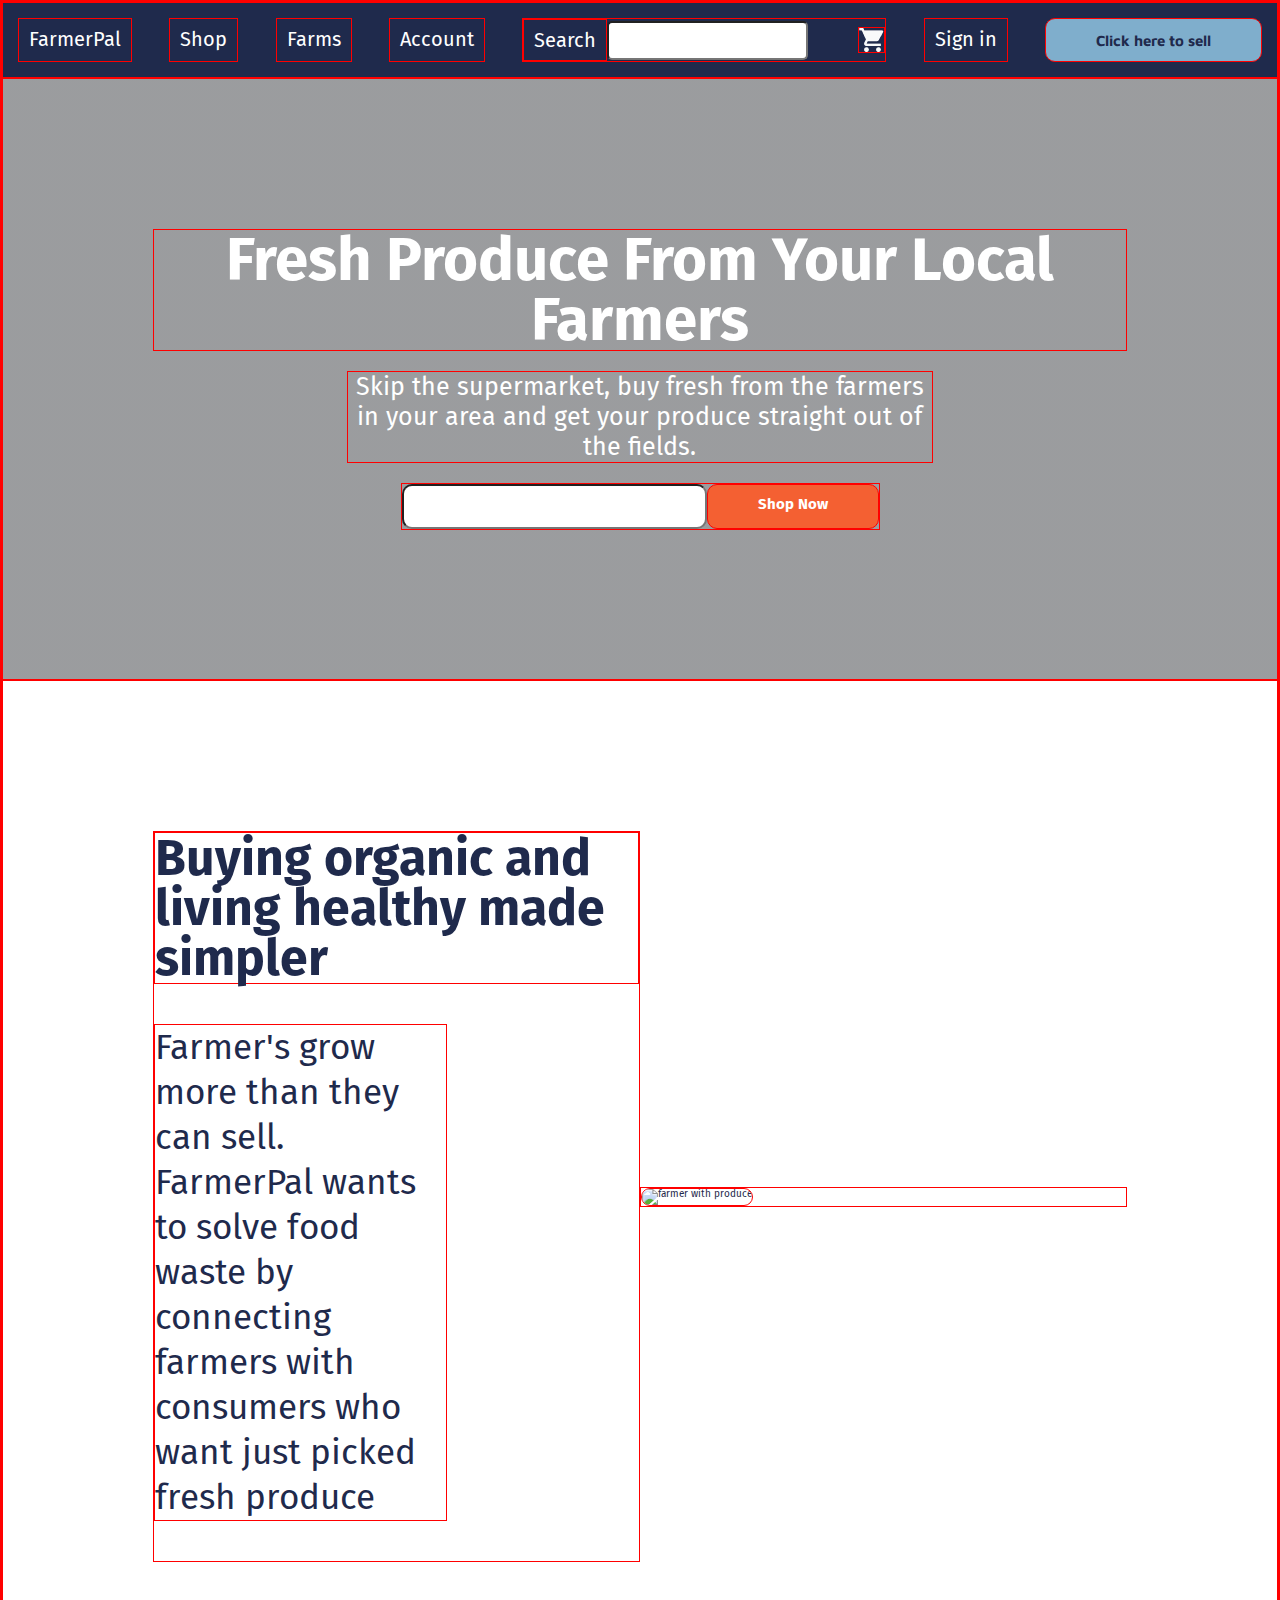
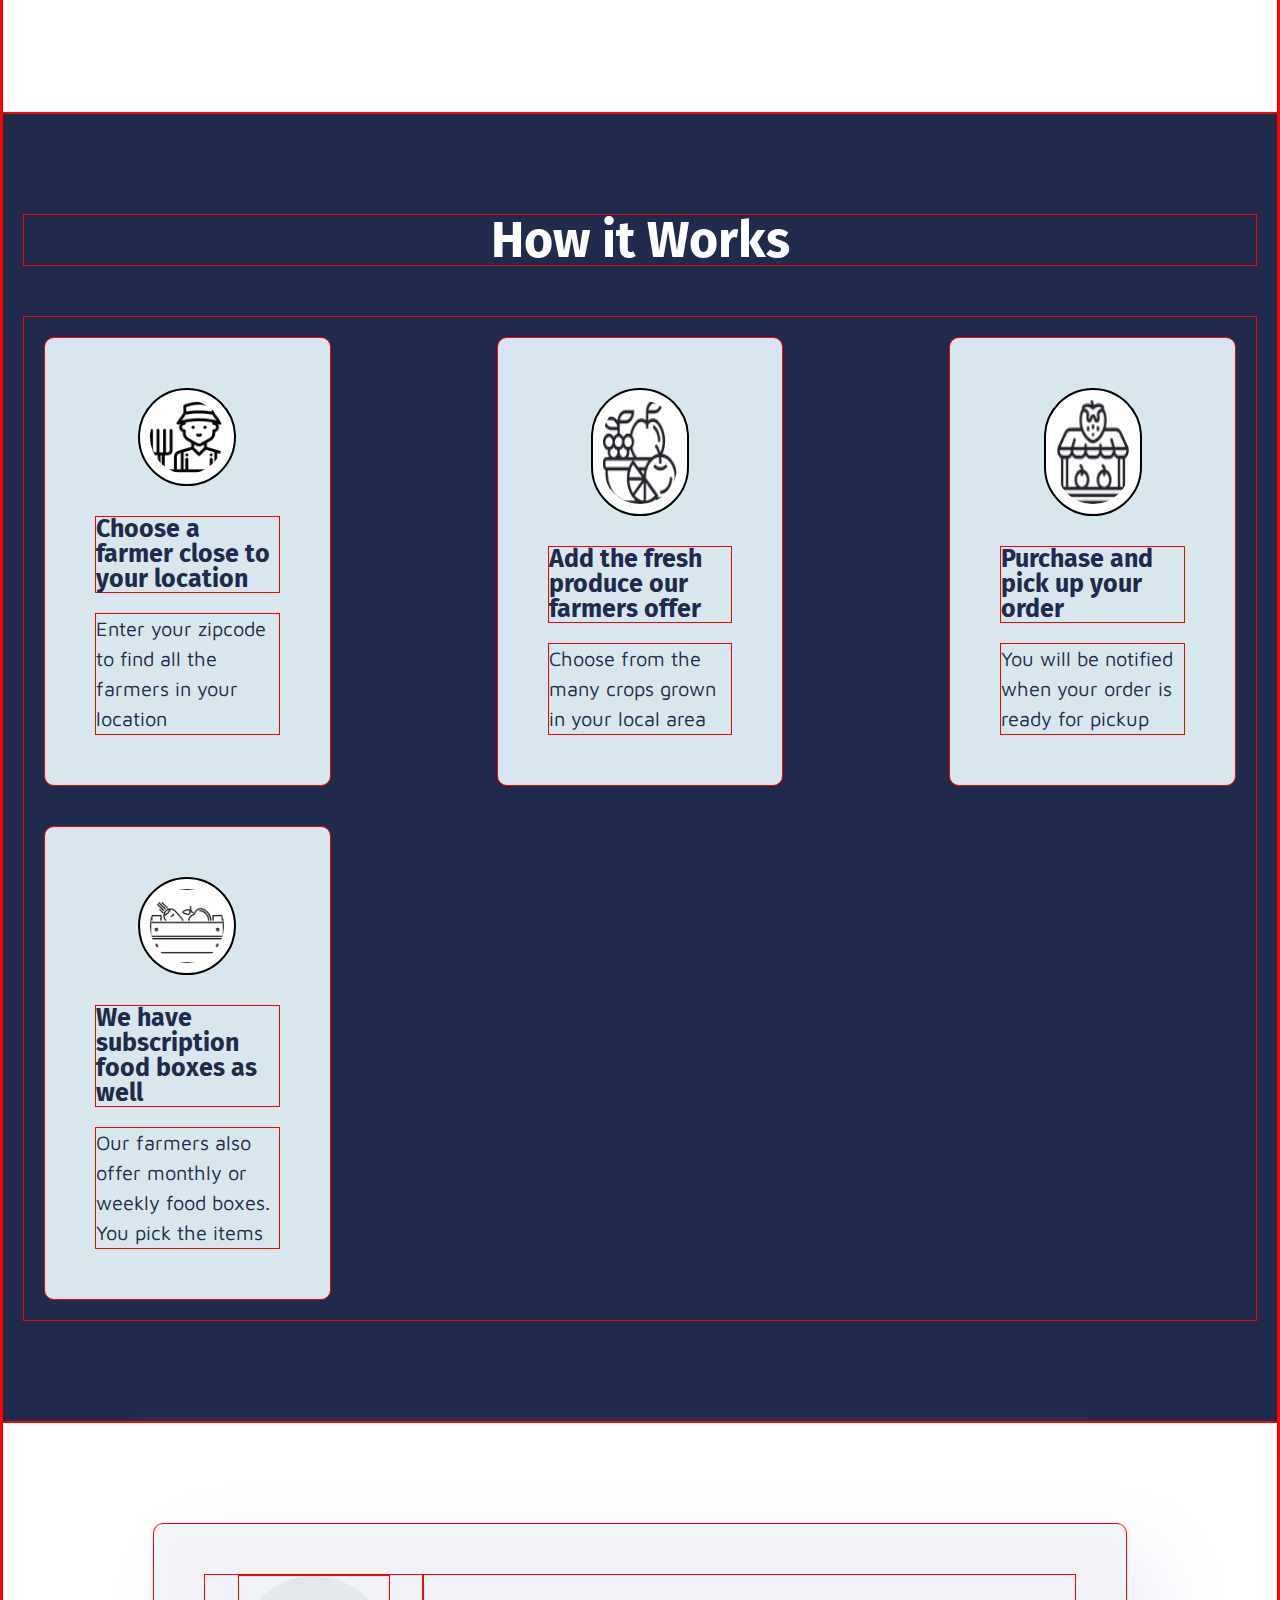
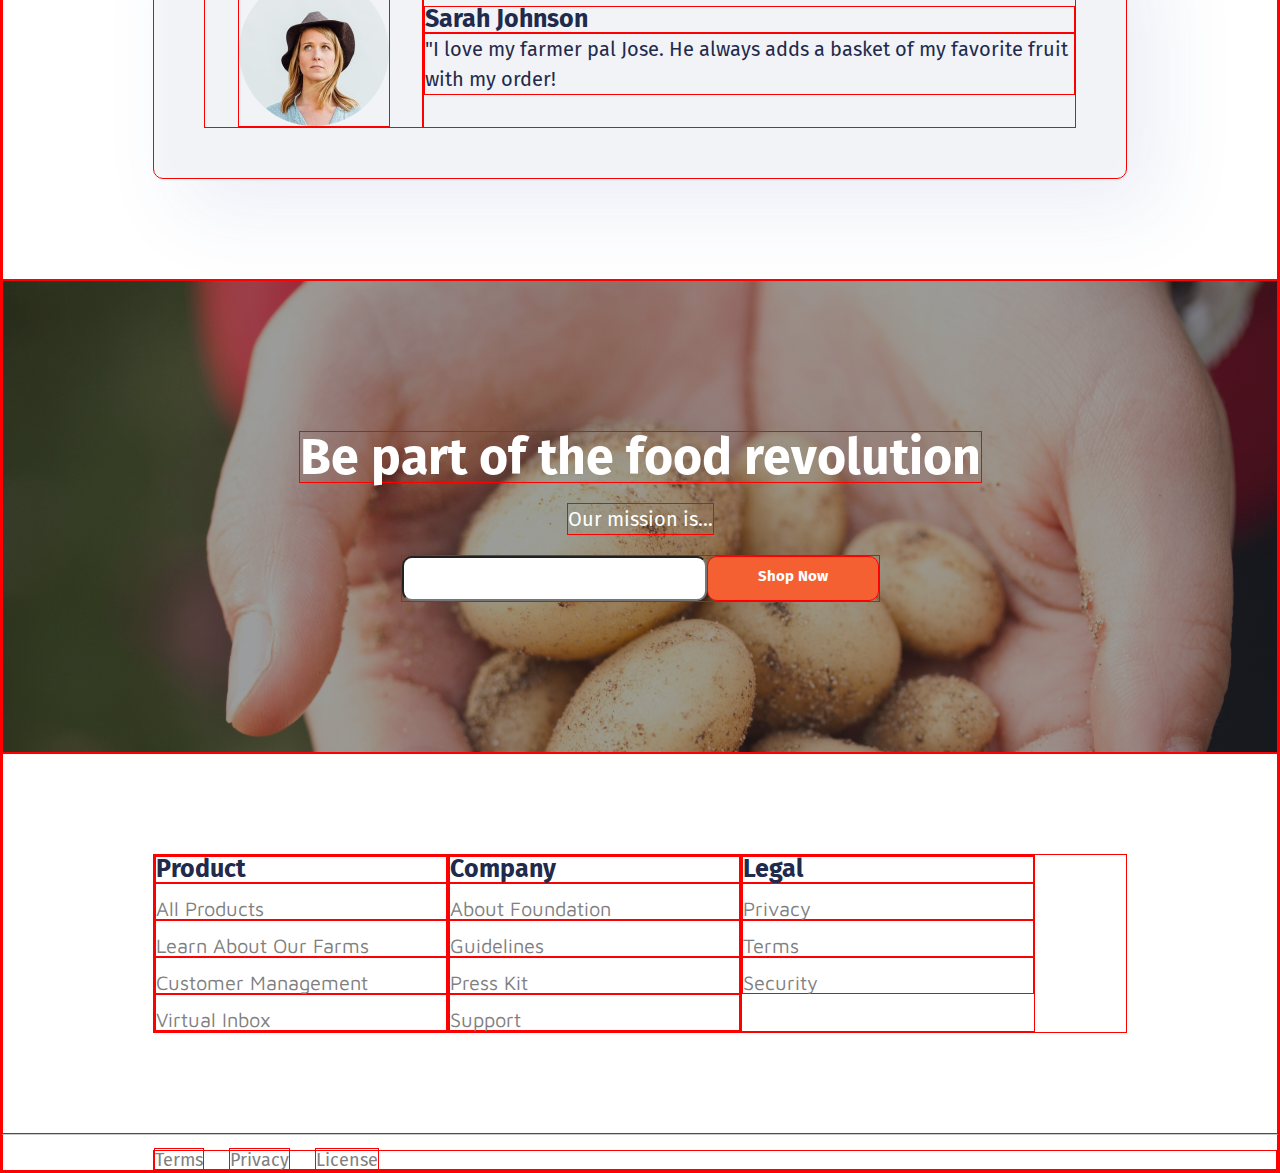
==== commit 57f42e4a: "few style tweaks left, a couple of sections need changed for mobile friendliness" ====
--- a/index.html
+++ b/index.html
@@ -27,19 +27,28 @@
     <div id="Search">
         <a href="#">Search</a>
         <input type="text" placeholder="" class="searchinput">
+        <img src="css/img/cart-nav.png" class="cart-icon" alt="shopping cart icon">
     </div>
     <a href="#" id="SignIn">Sign in</a>
     <a href="#" id="buttonNav">Click here to sell</a> 
 </nav class="topnav">
 
 
+<nav class="mobilenav">
+    <img src="css/img/menu.png" id="menu" alt="menu">
+    <img src="css/img/cart.png" id="cart" alt="shopping cart">
+</nav>
+
 <!-- header -->
 <header>
     <h1>Fresh Produce From Your Local Farmers</h1>
     <p>Skip the supermarket, buy fresh from the farmers in your area and get your produce straight out of the fields.</p>
+    
+    <div>
+        <input type="text" placeholder="">
+        <a href="#">Shop Now</a>
+    </div>
 
-    <input type="text" placeholder="">
-    <button type="button">Shop Now</button>
 </header>
 
 <!-- purpose section -->
@@ -88,13 +97,18 @@
 
 <!-- review section -->
 <section class="review">
-   <!-- <div>  -->
-        <!-- <img src="css/img/Strawberries.jpg" class="review-icon" alt="reviewer"> -->
-   <!-- </div> -->
-    <div>
-        <h5>Sarah Johnson</h5>
-        <p>"I love my farmer pal Jose. He always adds a basket of my favorite fruit with my order!</p>
+
+    <div class="outerDiv">
+
+        <div class="review-img">
+            <img src="css/img/review-img.png" class="review-icon" alt="reviewer">
+       </div>
+        <div class="review-text">
+            <h5>Sarah Johnson</h5>
+            <p>"I love my farmer pal Jose. He always adds a basket of my favorite fruit with my order!</p>
+        </div>
     </div>
+
 </section>
 
 
@@ -103,8 +117,11 @@
     <h2>Be part of the food revolution</h2>
     <p>Our mission is...</p>
 
-    <input type="text" placeholder="">
-    <button type="button">Shop Now</button>
+    <div>
+        <input type="text" placeholder="">
+        <a href="#">Shop Now</a>
+    </div>
+
 </section>
 
 
--- a/css/index.css
+++ b/css/index.css
@@ -136,6 +136,11 @@
   font-size: 6rem;
   font-weight: bold;
 }
+@media (max-width: 500px) {
+  h1 {
+    font-size: 4rem;
+  }
+}
 h2 {
   font-size: 5rem;
   font-weight: bold;
@@ -151,9 +156,13 @@
   font-size: 2.5rem;
   font-weight: bold;
 }
+p {
+  line-height: 3rem;
+}
 .topnav {
   background-color: #1f2a4c;
   display: flex;
+  flex-wrap: wrap;
   justify-content: space-between;
   font-size: 2rem;
   padding: 1.5rem;
@@ -164,7 +173,16 @@
   padding: 1rem;
 }
 .topnav div {
+  display: flex;
+  align-items: center;
+  flex-wrap: wrap;
+}
+.topnav div .searchinput {
+  border-radius: 0.5rem;
   padding: 1rem;
+}
+.topnav div .cart-icon {
+  margin-left: 5rem;
 }
 .topnav #buttonNav {
   background-color: #7faecc;
@@ -203,12 +221,33 @@
     display: none;
   }
 }
+.mobilenav {
+  display: none;
+}
+@media (max-width: 500px) {
+  .mobilenav {
+    display: flex;
+    justify-content: space-between;
+    padding: 1rem;
+    background-color: #d8e7ed;
+  }
+}
 header {
   padding: 15rem;
   display: flex;
   flex-direction: column;
   align-items: center;
-  background-image: url("img/LandingPage1.jpg");
+  text-align: center;
+  justify-content: center;
+  background: linear-gradient(rgba(33, 36, 41, 0.45), rgba(33, 36, 41, 0.45)), url("img/LandingPage1.jpg");
+  background-size: cover;
+  background-position: center;
+  height: 30rem;
+}
+@media (max-width: 500px) {
+  header {
+    padding: 10rem 2rem 10rem 2rem;
+  }
 }
 header p {
   font-size: 2.5rem;
@@ -216,6 +255,37 @@
   text-align: center;
   margin: 2rem 0 2rem 0;
 }
+@media (max-width: 500px) {
+  header p {
+    font-weight: normal;
+    font-size: 2rem;
+    width: 100%;
+  }
+}
+header div {
+  display: flex;
+  flex-wrap: wrap;
+  justify-content: center;
+}
+header div input {
+  background-color: white;
+  color: black;
+  padding: 1.2rem 5rem 1.2rem 5rem;
+  border-radius: 1rem;
+  font-size: 1.5rem;
+  font-weight: bold;
+  text-decoration: none;
+}
+header div a {
+  background-color: #f46032;
+  color: white;
+  padding: 1.2rem 5rem 1.2rem 5rem;
+  border-radius: 1rem;
+  font-size: 1.5rem;
+  font-weight: bold;
+  text-decoration: none;
+  text-align: center;
+}
 .purpose {
   padding: 15rem;
   display: flex;
@@ -254,6 +324,7 @@
 .howitworks .howitworks-boxes div {
   display: flex;
   flex-direction: column;
+  align-items: center;
   margin: 2rem;
   width: 15%;
   padding: 5rem;
@@ -269,7 +340,10 @@
 .howitworks .howitworks-boxes div .icon {
   width: 40%;
   height: 30%;
-  border: 1px solid #000000;
+  margin-bottom: 3rem;
+  background-color: white;
+  border: 2px solid #000000;
+  border-radius: 10rem;
   padding: 1rem;
 }
 @media (max-width: 500px) {
@@ -284,30 +358,72 @@
   display: flex;
   justify-content: center;
 }
-.review div {
-  margin: 1rem;
-  width: 50%;
-  padding: 10rem;
+.review .outerDiv {
+  display: flex;
+  background-color: #F1F3F6;
+  border-radius: 1rem;
+  padding: 5rem;
+  box-shadow: 30px 30px 80px rgba(55, 84, 170, 0.1), -30px -30px 80px #FFFFFF, inset 4px 4px 20px rgba(255, 255, 255, 0.5);
+}
+.review .outerDiv .review-img {
+  width: 25%;
+  display: flex;
+  justify-content: center;
+  align-content: center;
+}
+.review .outerDiv .review-text {
+  font-size: 2rem;
+  width: 75%;
   display: flex;
   flex-direction: column;
   justify-content: center;
   color: #1f2a4c;
-  border-radius: 1rem;
-  box-shadow: 30px 30px 80px rgba(55, 84, 170, 0.1), -30px -30px 80px #FFFFFF, inset 4px 4px 20px rgba(255, 255, 255, 0.5);
-}
-.review div p {
-  font-size: 2rem;
+}
+@media (max-width: 500px) {
+  .review .outerDiv .review-text {
+    margin-left: 5rem;
+  }
+}
+@media (max-width: 500px) {
+  .review {
+    padding: 10rem 2rem 10rem 2rem;
+  }
 }
 .mission {
   padding: 15rem;
   display: flex;
   flex-direction: column;
   align-items: center;
-  background-image: url("img/LandingPage3.jpg");
+  background: linear-gradient(rgba(33, 36, 41, 0.45), rgba(33, 36, 41, 0.45)), url("img/LandingPage3.jpg");
+  background-size: cover;
 }
 .mission p {
   font-size: 2rem;
   margin: 2rem 0 2rem 0;
+}
+.mission div {
+  display: flex;
+  flex-wrap: wrap;
+  justify-content: center;
+}
+.mission div input {
+  background-color: white;
+  color: black;
+  padding: 1.2rem 5rem 1.2rem 5rem;
+  border-radius: 1rem;
+  font-size: 1.5rem;
+  font-weight: bold;
+  text-decoration: none;
+}
+.mission div a {
+  background-color: #f46032;
+  color: white;
+  padding: 1.2rem 5rem 1.2rem 5rem;
+  border-radius: 1rem;
+  font-size: 1.5rem;
+  font-weight: bold;
+  text-decoration: none;
+  text-align: center;
 }
 .bottomnavs {
   padding: 10rem 15rem 10rem 15rem;
@@ -333,7 +449,12 @@
 footer {
   color: grey;
   padding-left: 15rem;
+  border-top: 1px solid #cccccc;
 }
 footer nav {
   font-size: 1.8rem;
-}
+  margin-top: 1.5rem;
+}
+footer nav a {
+  margin-right: 2rem;
+}
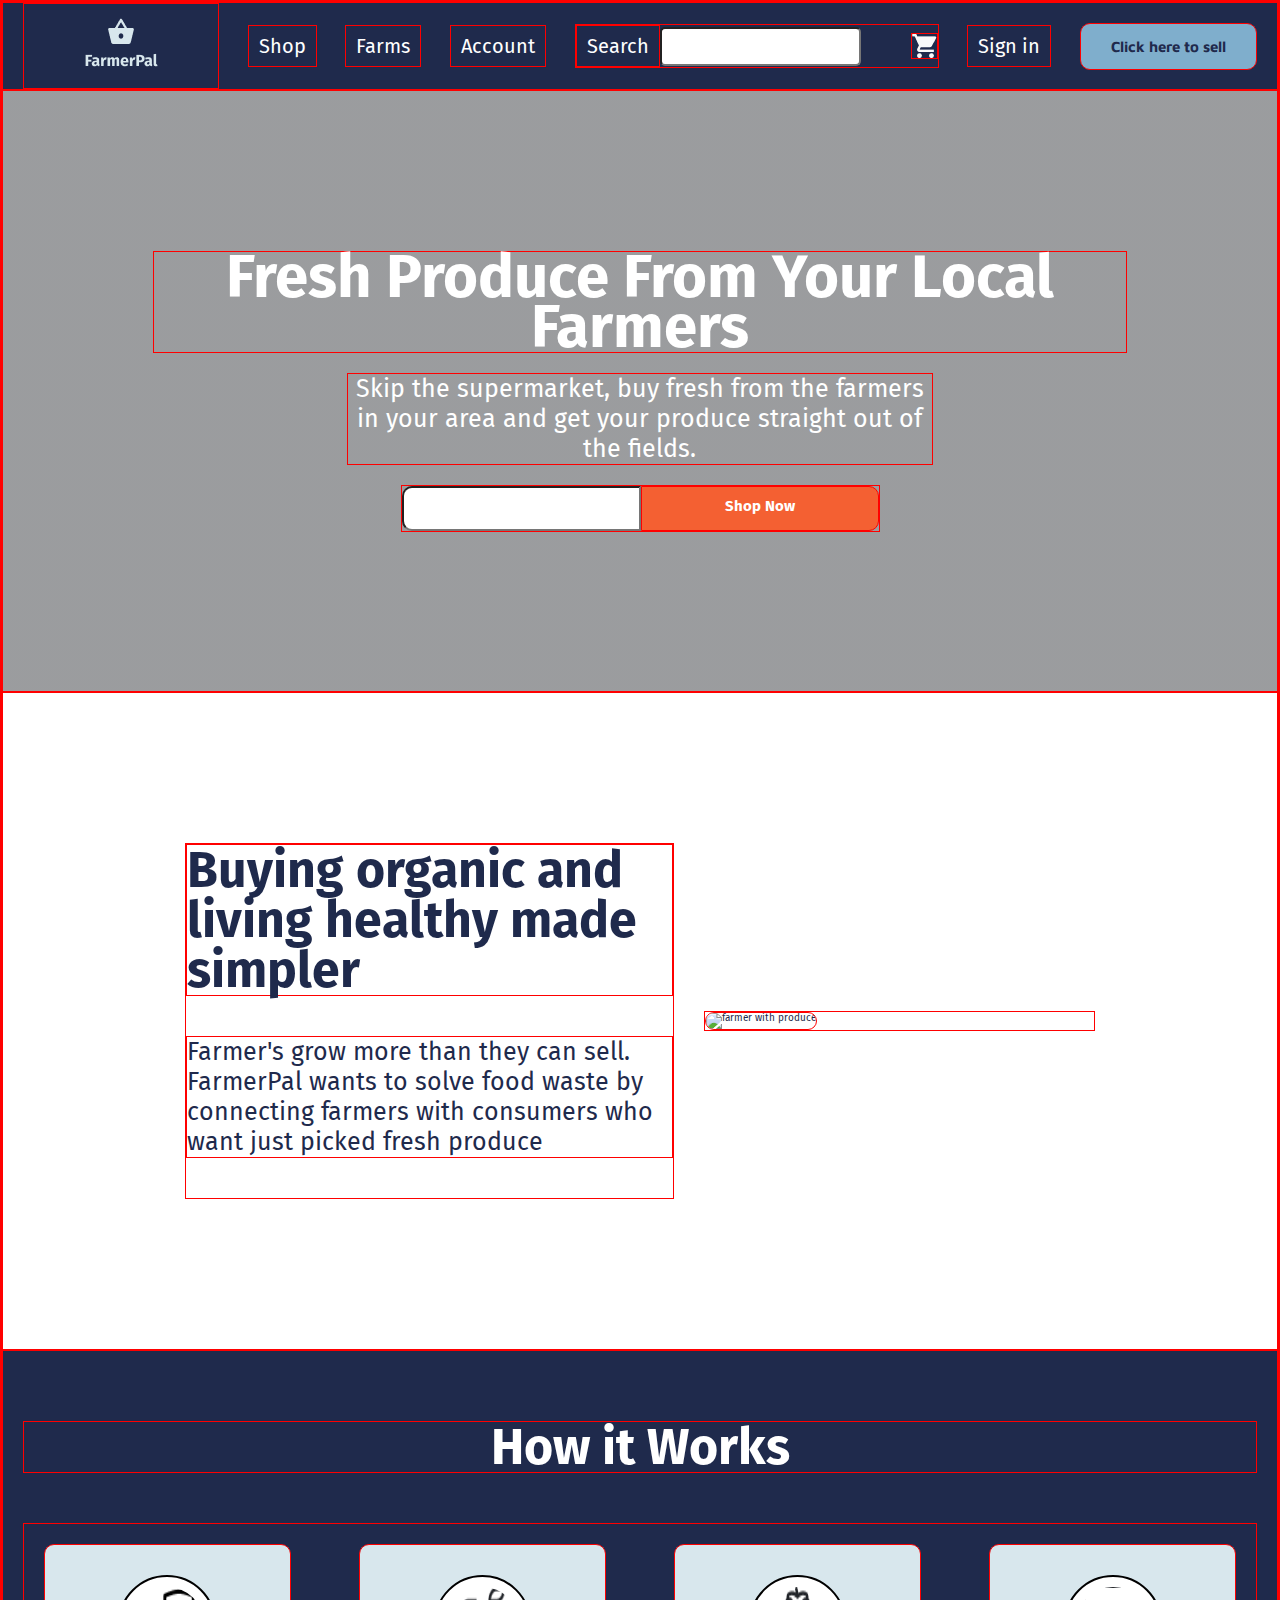
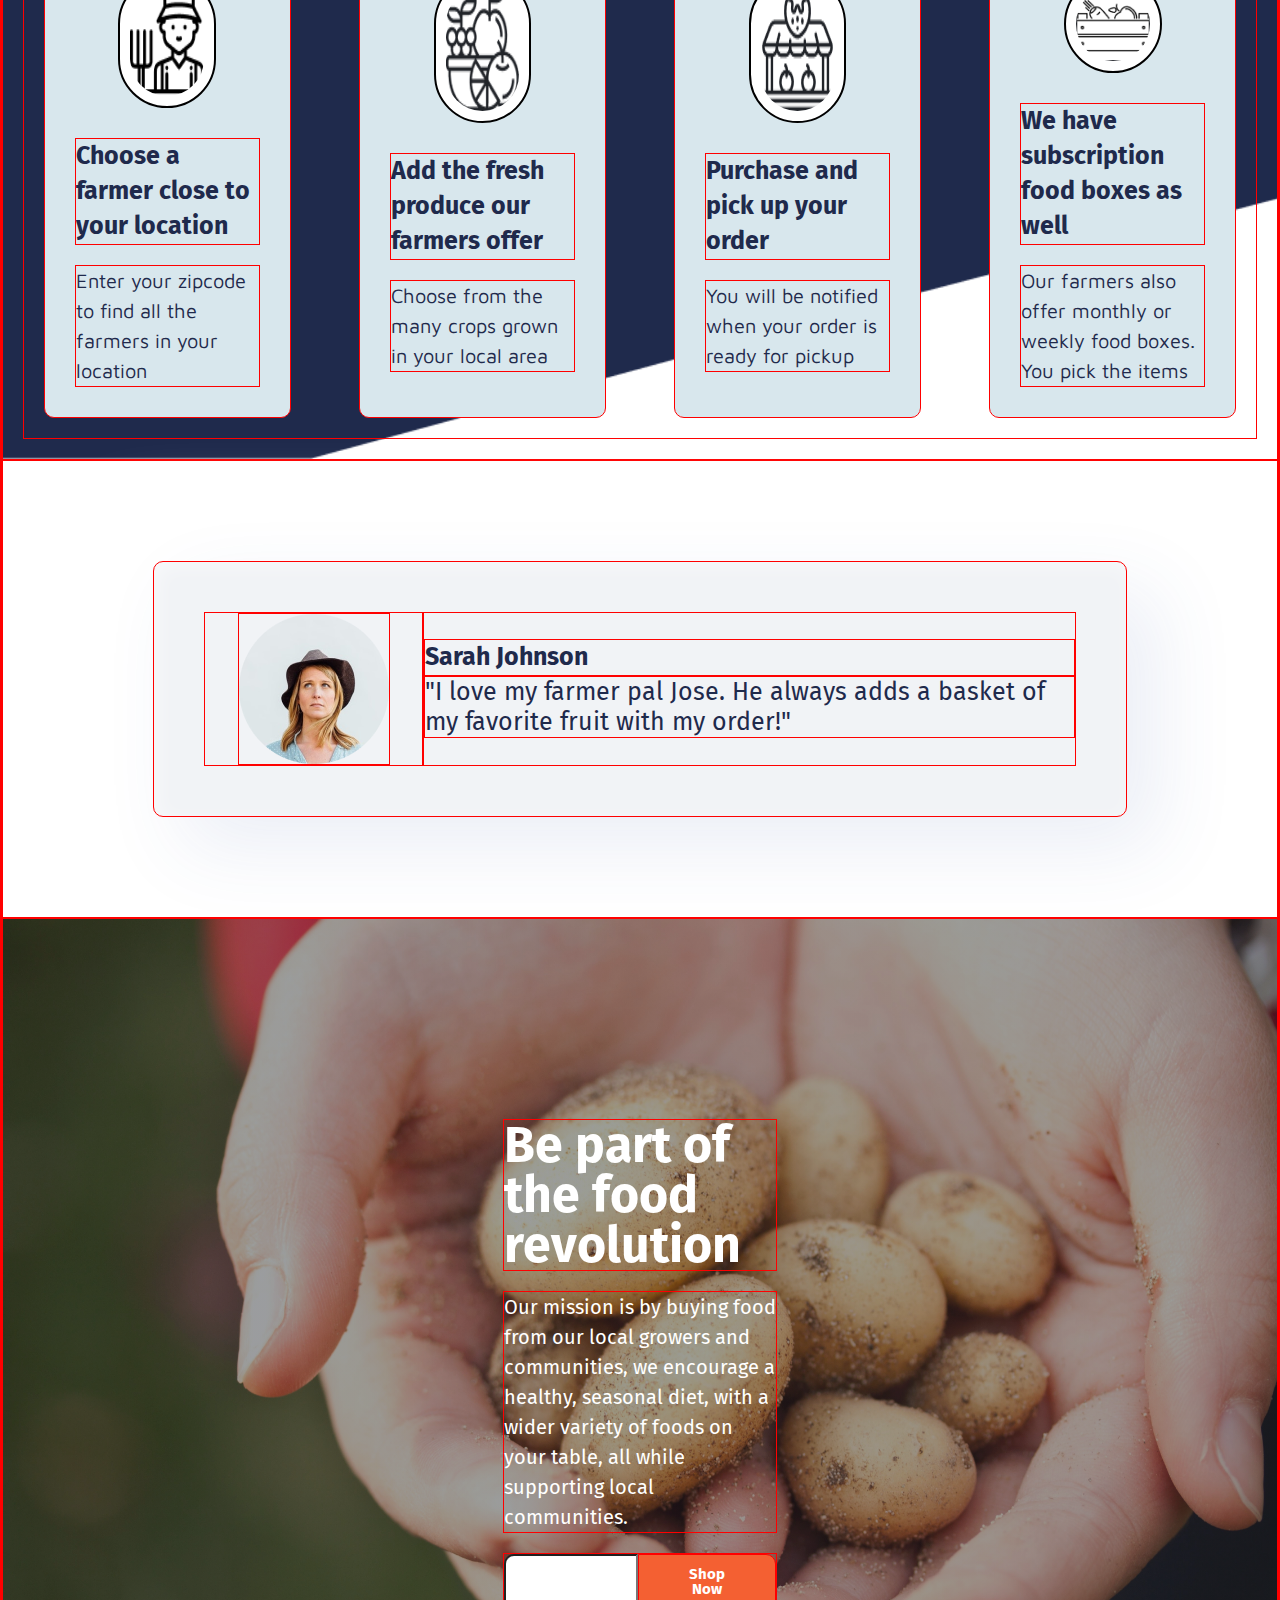
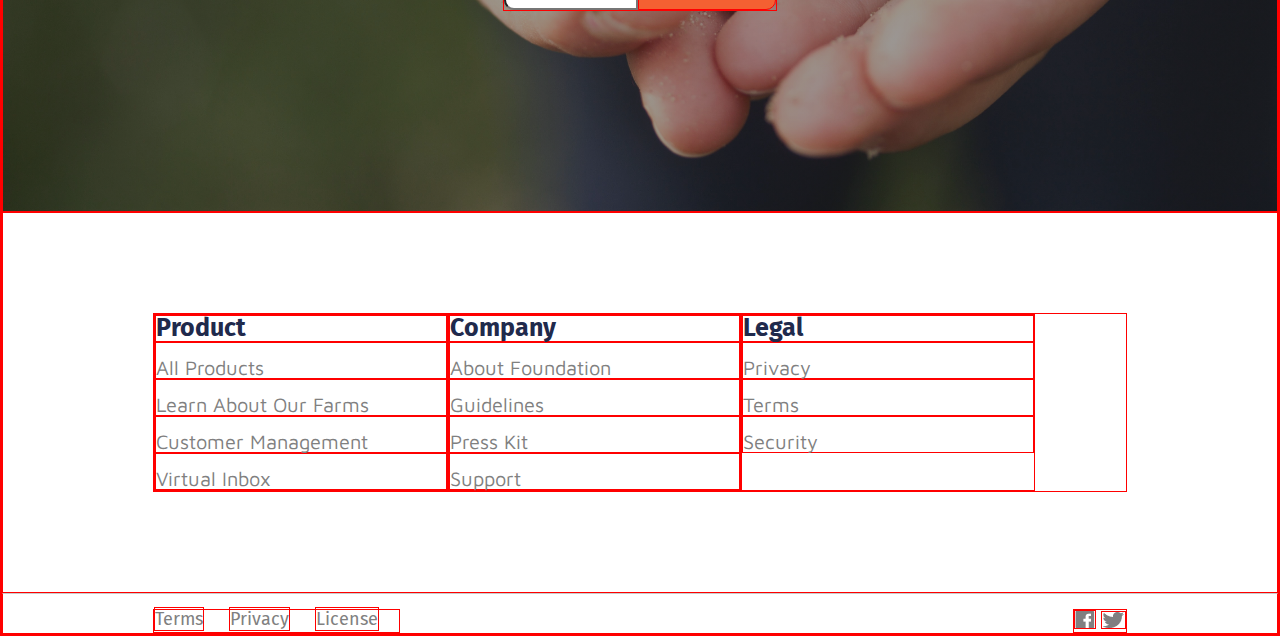
==== commit 486744de: "MVP requirements compelete" ====
--- a/index.html
+++ b/index.html
@@ -20,7 +20,8 @@
 
 <!-- navigation -->
 <nav class="topnav">
-    <a href="#" id="FarmerPal">FarmerPal</a>
+    <!-- <a href="#" id="FarmerPal">FarmerPal</a> -->
+    <img src="css/img/Logo.png" id="Logo" alt="Logo">
     <a href="#" id="Shop">Shop</a>
     <a href="#" id="Farms">Farms</a>
     <a href="#" id="Account">Account</a>
@@ -30,10 +31,10 @@
         <img src="css/img/cart-nav.png" class="cart-icon" alt="shopping cart icon">
     </div>
     <a href="#" id="SignIn">Sign in</a>
-    <a href="#" id="buttonNav">Click here to sell</a> 
+    <a href="#" id="buttonNav">Click here to sell</a>
 </nav class="topnav">
 
-
+<!-- mobile nav -->
 <nav class="mobilenav">
     <img src="css/img/menu.png" id="menu" alt="menu">
     <img src="css/img/cart.png" id="cart" alt="shopping cart">
@@ -43,7 +44,7 @@
 <header>
     <h1>Fresh Produce From Your Local Farmers</h1>
     <p>Skip the supermarket, buy fresh from the farmers in your area and get your produce straight out of the fields.</p>
-    
+
     <div>
         <input type="text" placeholder="">
         <a href="#">Shop Now</a>
@@ -55,7 +56,7 @@
 <section class="purpose">
     <div class="purpose-text">
         <h2>Buying organic and living healthy made simpler</h2>
-        <p>Farmer's grow more than they can sell. FarmerPal wants to solve food waste by connecting farmers with consumers 
+        <p>Farmer's grow more than they can sell. FarmerPal wants to solve food waste by connecting farmers with consumers
             who want just picked fresh produce
         </p>
     </div>
@@ -63,14 +64,14 @@
     <div class="purpose-img">
         <img src="css/img/LandingPage2.jpg" class="landingpage-img2" alt="farmer with produce">
     </div>
-    
+
 </section>
 
 
 <!-- how it works section -->
 <section class="howitworks">
     <h2>How it Works</h2>
-   <div class="howitworks-boxes"> 
+   <div class="howitworks-boxes">
         <div>
             <img src="css/img/farmer-2.png" class="icon" alt="farmer icon">
             <h5>Choose a farmer close to your location</h5>
@@ -91,7 +92,7 @@
             <h5>We have subscription food boxes as well</h5>
             <p>Our farmers also offer monthly or weekly food boxes. You pick the items</p>
         </div>
-     </div> 
+     </div>
 </section>
 
 
@@ -105,7 +106,7 @@
        </div>
         <div class="review-text">
             <h5>Sarah Johnson</h5>
-            <p>"I love my farmer pal Jose. He always adds a basket of my favorite fruit with my order!</p>
+            <p>"I love my farmer pal Jose. He always adds a basket of my favorite fruit with my order!"</p>
         </div>
     </div>
 
@@ -115,7 +116,9 @@
 <!-- mission section -->
 <section class="mission">
     <h2>Be part of the food revolution</h2>
-    <p>Our mission is...</p>
+    <p>Our mission is by buying food from our local growers and communities, we encourage a healthy, seasonal
+        diet, with a wider variety of foods on your table, all while supporting local communities.
+    </p>
 
     <div>
         <input type="text" placeholder="">
@@ -158,6 +161,10 @@
         <a ref="#">Privacy</a>
         <a ref="#">License</a>
     </nav>
+    <nav>
+        <img src="css/img/icon-fb.png" alt="Facebook Icon">
+        <img src="css/img/icon-twitter.png" alt="Twitter Icon">
+    </nav>
 </footer>
 
 </body>
--- a/css/index.css
+++ b/css/index.css
@@ -135,6 +135,7 @@
 h1 {
   font-size: 6rem;
   font-weight: bold;
+  line-height: 5rem;
 }
 @media (max-width: 500px) {
   h1 {
@@ -144,6 +145,12 @@
 h2 {
   font-size: 5rem;
   font-weight: bold;
+  line-height: 5rem;
+}
+@media (max-width: 500px) {
+  h2 {
+    font-size: 4rem;
+  }
 }
 h3 {
   font-size: 2.8rem;
@@ -151,6 +158,7 @@
 h5 {
   font-size: 2.5rem;
   font-weight: bold;
+  line-height: 3.5rem;
 }
 h6 {
   font-size: 2.5rem;
@@ -158,30 +166,37 @@
 }
 p {
   line-height: 3rem;
+  font-size: 2.5rem;
+}
+@media (max-width: 500px) {
+  p {
+    font-size: 2rem;
+  }
 }
 .topnav {
   background-color: #1f2a4c;
   display: flex;
   flex-wrap: wrap;
+  align-items: center;
   justify-content: space-between;
   font-size: 2rem;
-  padding: 1.5rem;
+  padding: 0 2rem 0 2rem;
 }
 .topnav a {
   text-decoration: none;
   color: white;
   padding: 1rem;
 }
-.topnav div {
+.topnav #Search {
   display: flex;
   align-items: center;
   flex-wrap: wrap;
 }
-.topnav div .searchinput {
+.topnav #Search .searchinput {
   border-radius: 0.5rem;
   padding: 1rem;
 }
-.topnav div .cart-icon {
+.topnav #Search .cart-icon {
   margin-left: 5rem;
 }
 .topnav #buttonNav {
@@ -190,11 +205,16 @@
   font-size: 1.5rem;
   font-weight: bold;
   border-radius: 1rem;
-  padding: 0rem 5rem 0rem 5rem;
+  padding: 1.5rem 3rem 1.5rem 3rem;
   display: flex;
   justify-content: center;
   align-items: center;
   font-family: 'Maven Pro', sans-serif;
+}
+@media (max-width: 500px) {
+  .topnav #Logo {
+    width: 30%;
+  }
 }
 @media (max-width: 500px) {
   .topnav #Shop {
@@ -250,7 +270,6 @@
   }
 }
 header p {
-  font-size: 2.5rem;
   width: 60%;
   text-align: center;
   margin: 2rem 0 2rem 0;
@@ -264,27 +283,28 @@
 }
 header div {
   display: flex;
-  flex-wrap: wrap;
   justify-content: center;
 }
 header div input {
   background-color: white;
   color: black;
   padding: 1.2rem 5rem 1.2rem 5rem;
-  border-radius: 1rem;
   font-size: 1.5rem;
   font-weight: bold;
   text-decoration: none;
+  width: 50%;
+  border-radius: 1rem 0 0 1rem;
 }
 header div a {
   background-color: #f46032;
   color: white;
   padding: 1.2rem 5rem 1.2rem 5rem;
-  border-radius: 1rem;
   font-size: 1.5rem;
   font-weight: bold;
   text-decoration: none;
+  width: 50%;
   text-align: center;
+  border-radius: 0 1rem 1rem 0;
 }
 .purpose {
   padding: 15rem;
@@ -297,20 +317,48 @@
   width: 50%;
 }
 .purpose div p {
-  font-size: 3.5rem;
-  width: 60%;
   margin: 4rem 0 4rem 0;
-  line-height: 4.5rem;
+}
+@media (max-width: 500px) {
+}
+@media (max-width: 500px) {
 }
 .purpose div .landingpage-img2 {
   width: 100%;
   border-radius: 1rem;
 }
+.purpose .purpose-text {
+  margin-right: 3rem;
+}
+@media (max-width: 500px) {
+  .purpose .purpose-text {
+    width: 100%;
+    margin: auto;
+    order: 2;
+  }
+}
+.purpose .purpose-img {
+  width: 40%;
+}
+@media (max-width: 500px) {
+  .purpose .purpose-img {
+    width: 100%;
+    order: 1;
+    margin-bottom: 2rem;
+  }
+}
+@media (max-width: 500px) {
+  .purpose {
+    padding: 10rem 2rem 10rem 2rem;
+    flex-direction: column;
+  }
+}
 .howitworks {
-  padding: 10rem 2rem 10rem 2rem;
+  padding: 7rem 2rem 2rem 2rem;
   display: flex;
   flex-direction: column;
-  background-color: #1f2a4c;
+  background-image: url("img/split-background.png");
+  background-size: cover;
 }
 .howitworks h2 {
   text-align: center;
@@ -327,7 +375,7 @@
   align-items: center;
   margin: 2rem;
   width: 15%;
-  padding: 5rem;
+  padding: 3rem;
   background-color: #d8e7ed;
   color: #1f2a4c;
   border-radius: 1rem;
@@ -371,6 +419,8 @@
   justify-content: center;
   align-content: center;
 }
+@media (max-width: 500px) {
+}
 .review .outerDiv .review-text {
   font-size: 2rem;
   width: 75%;
@@ -390,7 +440,7 @@
   }
 }
 .mission {
-  padding: 15rem;
+  padding: 20rem 50rem 20rem 50rem;
   display: flex;
   flex-direction: column;
   align-items: center;
@@ -403,27 +453,33 @@
 }
 .mission div {
   display: flex;
-  flex-wrap: wrap;
   justify-content: center;
 }
 .mission div input {
   background-color: white;
   color: black;
   padding: 1.2rem 5rem 1.2rem 5rem;
-  border-radius: 1rem;
   font-size: 1.5rem;
   font-weight: bold;
   text-decoration: none;
+  width: 50%;
+  border-radius: 1rem 0 0 1rem;
 }
 .mission div a {
   background-color: #f46032;
   color: white;
   padding: 1.2rem 5rem 1.2rem 5rem;
-  border-radius: 1rem;
   font-size: 1.5rem;
   font-weight: bold;
   text-decoration: none;
   text-align: center;
+  width: 50%;
+  border-radius: 0 1rem 1rem 0;
+}
+@media (max-width: 500px) {
+  .mission {
+    padding: 10rem 2rem 10rem 2rem;
+  }
 }
 .bottomnavs {
   padding: 10rem 15rem 10rem 15rem;
@@ -446,9 +502,22 @@
   padding-top: 1.5rem;
   font-family: 'Maven Pro', sans-serif;
 }
+@media (max-width: 500px) {
+  .bottomnavs div {
+    display: flex;
+    justify-content: space-between;
+  }
+}
+@media (max-width: 500px) {
+  .bottomnavs {
+    padding: 10rem 2rem 10rem 2rem;
+  }
+}
 footer {
+  display: flex;
+  justify-content: space-between;
   color: grey;
-  padding-left: 15rem;
+  padding: 0 15rem 0 15rem;
   border-top: 1px solid #cccccc;
 }
 footer nav {
@@ -458,3 +527,8 @@
 footer nav a {
   margin-right: 2rem;
 }
+@media (max-width: 500px) {
+  footer {
+    padding: 0 2rem 0 2rem;
+  }
+}
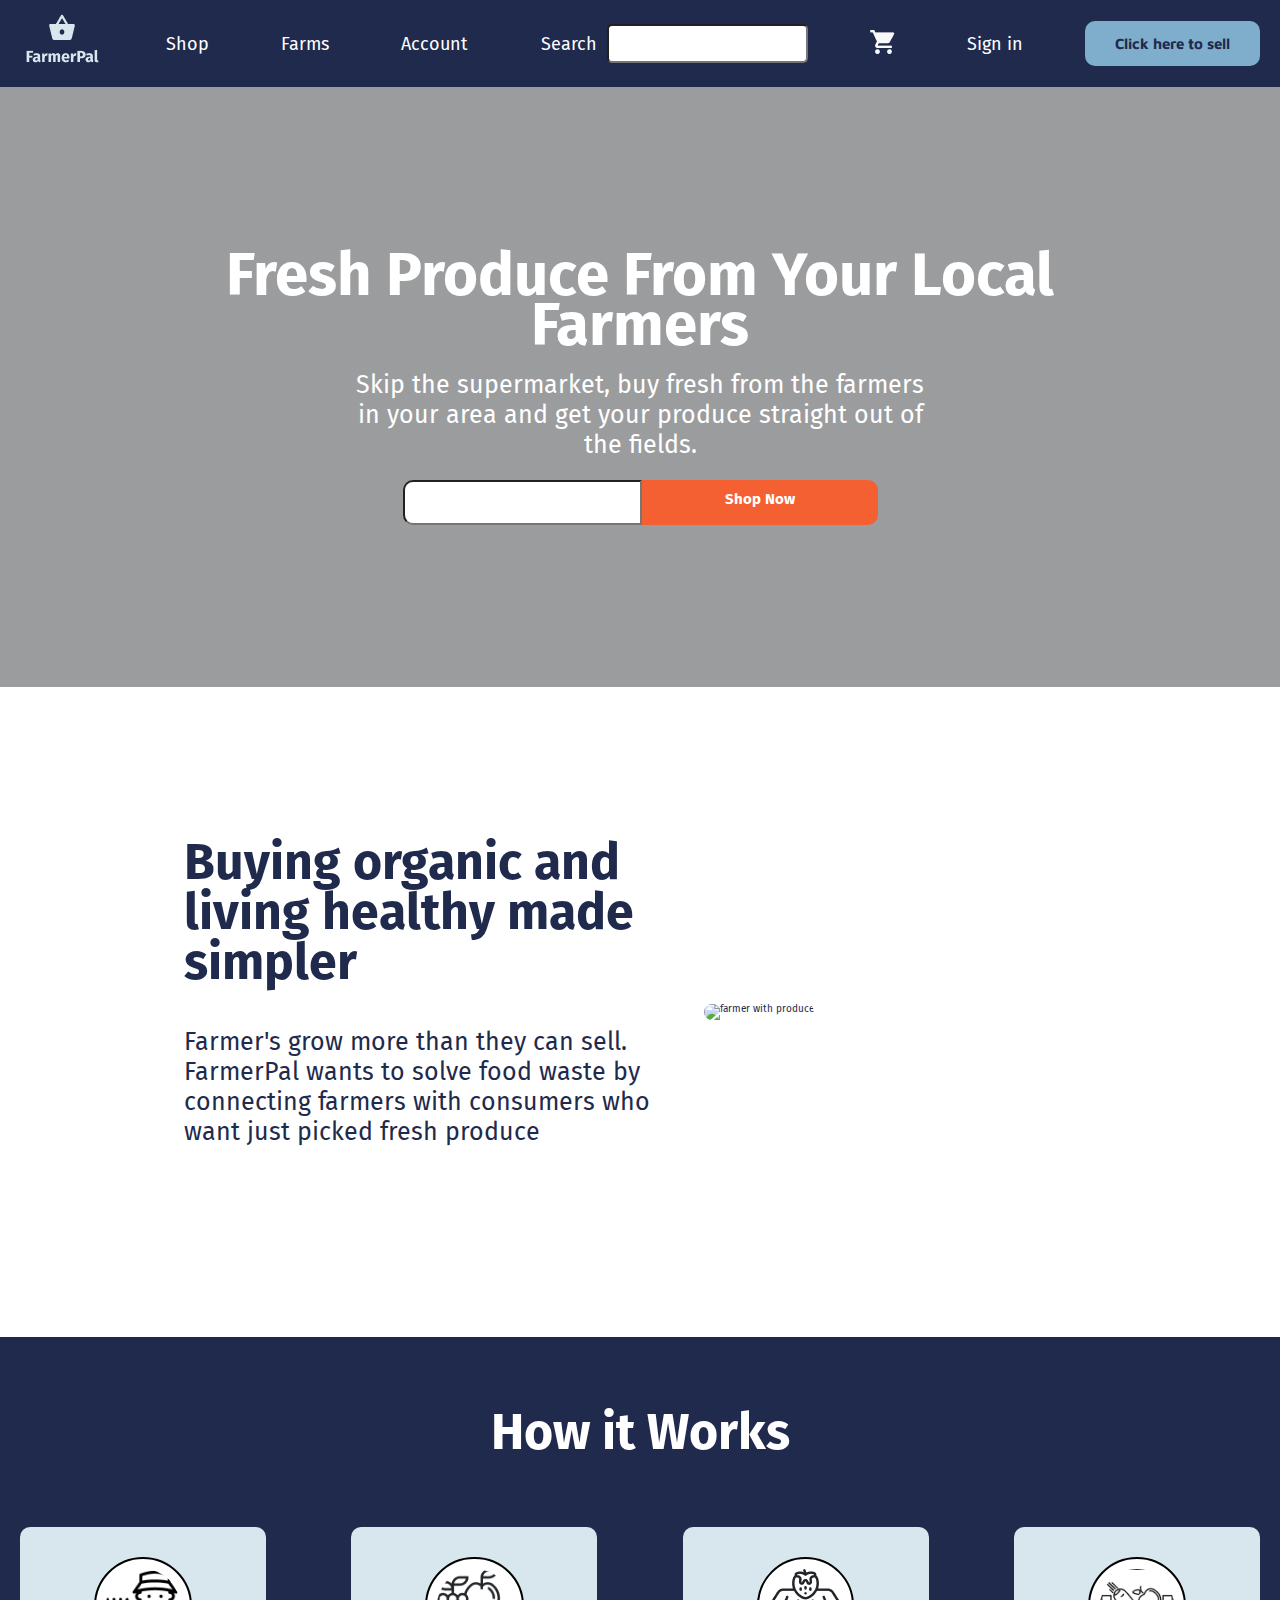
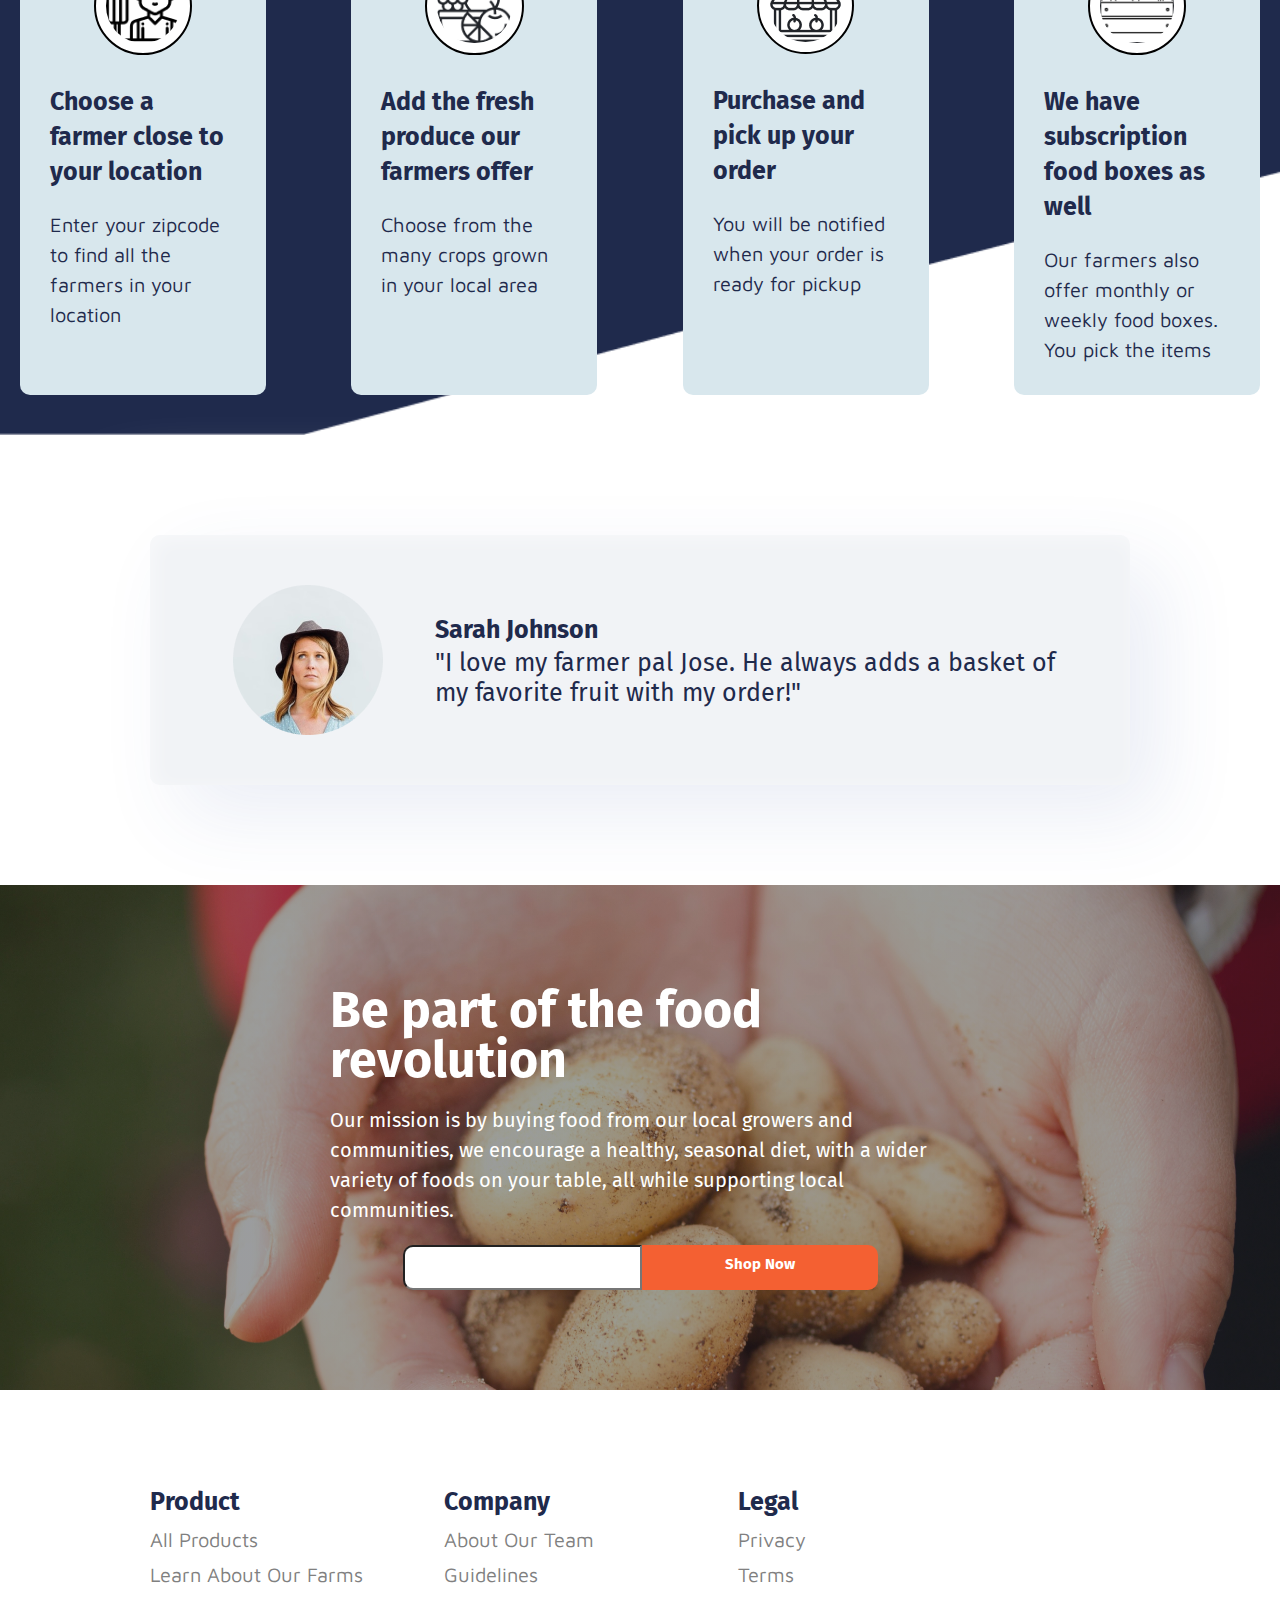
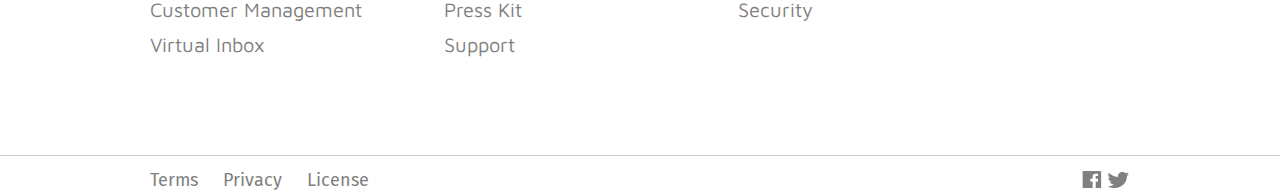
==== commit 48fd157e: "added some further changes for screen friendliness 500px - 1000px screen width" ====
--- a/index.html
+++ b/index.html
@@ -20,17 +20,19 @@
 
 <!-- navigation -->
 <nav class="topnav">
-    <!-- <a href="#" id="FarmerPal">FarmerPal</a> -->
-    <img src="css/img/Logo.png" id="Logo" alt="Logo">
+    
+    <a href="#" id="FarmerPal"><img src="css/img/Logo2.png" id="Logo" alt="Logo"></a>
     <a href="#" id="Shop">Shop</a>
     <a href="#" id="Farms">Farms</a>
     <a href="#" id="Account">Account</a>
     <div id="Search">
         <a href="#">Search</a>
         <input type="text" placeholder="" class="searchinput">
-        <img src="css/img/cart-nav.png" class="cart-icon" alt="shopping cart icon">
     </div>
-    <a href="#" id="SignIn">Sign in</a>
+
+    <a href="#" id="cart-icon"><img src="css/img/cart-nav.png" alt="shopping cart icon"></a>
+    
+    <a href="https://farmfresh1.netlify.com/" id="SignIn">Sign in</a>
     <a href="#" id="buttonNav">Click here to sell</a>
 </nav class="topnav">
 
@@ -140,7 +142,7 @@
         </nav>
         <nav>
             <h6>Company</h6>
-            <a href="#">About Foundation</a>
+            <a href="/about-us.html">About Our Team</a>
             <a href="#">Guidelines</a>
             <a href="#">Press Kit</a>
             <a href="#">Support</a>
@@ -157,9 +159,9 @@
 <!-- footer -->
 <footer>
     <nav>
-        <a ref="#">Terms</a>
-        <a ref="#">Privacy</a>
-        <a ref="#">License</a>
+        <a href="#">Terms</a>
+        <a href="#">Privacy</a>
+        <a href="#">License</a>
     </nav>
     <nav>
         <img src="css/img/icon-fb.png" alt="Facebook Icon">
--- a/css/index.css
+++ b/css/index.css
@@ -89,7 +89,6 @@
   font-size: 100%;
   font: inherit;
   vertical-align: baseline;
-  border: solid 1px red;
 }
 /* HTML5 display-role reset for older browsers */
 article,
@@ -179,7 +178,7 @@
   flex-wrap: wrap;
   align-items: center;
   justify-content: space-between;
-  font-size: 2rem;
+  font-size: 1.8rem;
   padding: 0 2rem 0 2rem;
 }
 .topnav a {
@@ -195,9 +194,6 @@
 .topnav #Search .searchinput {
   border-radius: 0.5rem;
   padding: 1rem;
-}
-.topnav #Search .cart-icon {
-  margin-left: 5rem;
 }
 .topnav #buttonNav {
   background-color: #7faecc;
@@ -211,8 +207,11 @@
   align-items: center;
   font-family: 'Maven Pro', sans-serif;
 }
-@media (max-width: 500px) {
-  .topnav #Logo {
+.topnav #FarmerPal {
+  padding: 0;
+}
+@media (max-width: 500px) {
+  .topnav #FarmerPal {
     width: 30%;
   }
 }
@@ -233,6 +232,11 @@
 }
 @media (max-width: 500px) {
   .topnav #Search {
+    display: none;
+  }
+}
+@media (max-width: 500px) {
+  .topnav #cart-icon {
     display: none;
   }
 }
@@ -319,10 +323,6 @@
 .purpose div p {
   margin: 4rem 0 4rem 0;
 }
-@media (max-width: 500px) {
-}
-@media (max-width: 500px) {
-}
 .purpose div .landingpage-img2 {
   width: 100%;
   border-radius: 1rem;
@@ -373,21 +373,27 @@
   display: flex;
   flex-direction: column;
   align-items: center;
-  margin: 2rem;
+  margin: 2rem 0 2rem 0;
   width: 15%;
   padding: 3rem;
   background-color: #d8e7ed;
   color: #1f2a4c;
   border-radius: 1rem;
 }
+@media (max-width: 1000px) {
+  .howitworks .howitworks-boxes div {
+    width: 33%;
+  }
+}
 .howitworks .howitworks-boxes div p {
   font-size: 2rem;
   margin-top: 2rem;
   font-family: 'Maven Pro', sans-serif;
 }
 .howitworks .howitworks-boxes div .icon {
-  width: 40%;
-  height: 30%;
+  max-width: 40%;
+  max-height: 30%;
+  object-fit: contain;
   margin-bottom: 3rem;
   background-color: white;
   border: 2px solid #000000;
@@ -395,11 +401,20 @@
   padding: 1rem;
 }
 @media (max-width: 500px) {
+  .howitworks .howitworks-boxes div .icon {
+    width: 30%;
+  }
+}
+@media (max-width: 500px) {
   .howitworks .howitworks-boxes div {
     width: 100%;
   }
 }
-@media (max-width: 500px) {
+@media (max-width: 1000px) {
+  .howitworks {
+    padding-left: 6rem;
+    padding-right: 6rem;
+  }
 }
 .review {
   padding: 10rem 15rem 10rem 15rem;
@@ -418,8 +433,7 @@
   display: flex;
   justify-content: center;
   align-content: center;
-}
-@media (max-width: 500px) {
+  margin-right: 2rem;
 }
 .review .outerDiv .review-text {
   font-size: 2rem;
@@ -434,13 +448,29 @@
     margin-left: 5rem;
   }
 }
+@media (max-width: 1000px) {
+  .review .outerDiv .review-text {
+    margin-left: 3rem;
+  }
+}
+@media (max-width: 500px) {
+  .review .outerDiv {
+    max-width: inherit;
+  }
+}
 @media (max-width: 500px) {
   .review {
     padding: 10rem 2rem 10rem 2rem;
   }
 }
+@media (max-width: 1000px) {
+  .review {
+    padding-left: 2.5rem;
+    padding-right: 2.5rem;
+  }
+}
 .mission {
-  padding: 20rem 50rem 20rem 50rem;
+  padding: 10rem 2rem 10rem 2rem;
   display: flex;
   flex-direction: column;
   align-items: center;
@@ -450,6 +480,20 @@
 .mission p {
   font-size: 2rem;
   margin: 2rem 0 2rem 0;
+  width: 50%;
+}
+@media (max-width: 500px) {
+  .mission p {
+    width: 100%;
+  }
+}
+.mission h2 {
+  width: 50%;
+}
+@media (max-width: 500px) {
+  .mission h2 {
+    width: 100%;
+  }
 }
 .mission div {
   display: flex;
@@ -476,11 +520,6 @@
   width: 50%;
   border-radius: 0 1rem 1rem 0;
 }
-@media (max-width: 500px) {
-  .mission {
-    padding: 10rem 2rem 10rem 2rem;
-  }
-}
 .bottomnavs {
   padding: 10rem 15rem 10rem 15rem;
   color: #1f2a4c;
@@ -526,6 +565,8 @@
 }
 footer nav a {
   margin-right: 2rem;
+  text-decoration: none;
+  color: grey;
 }
 @media (max-width: 500px) {
   footer {
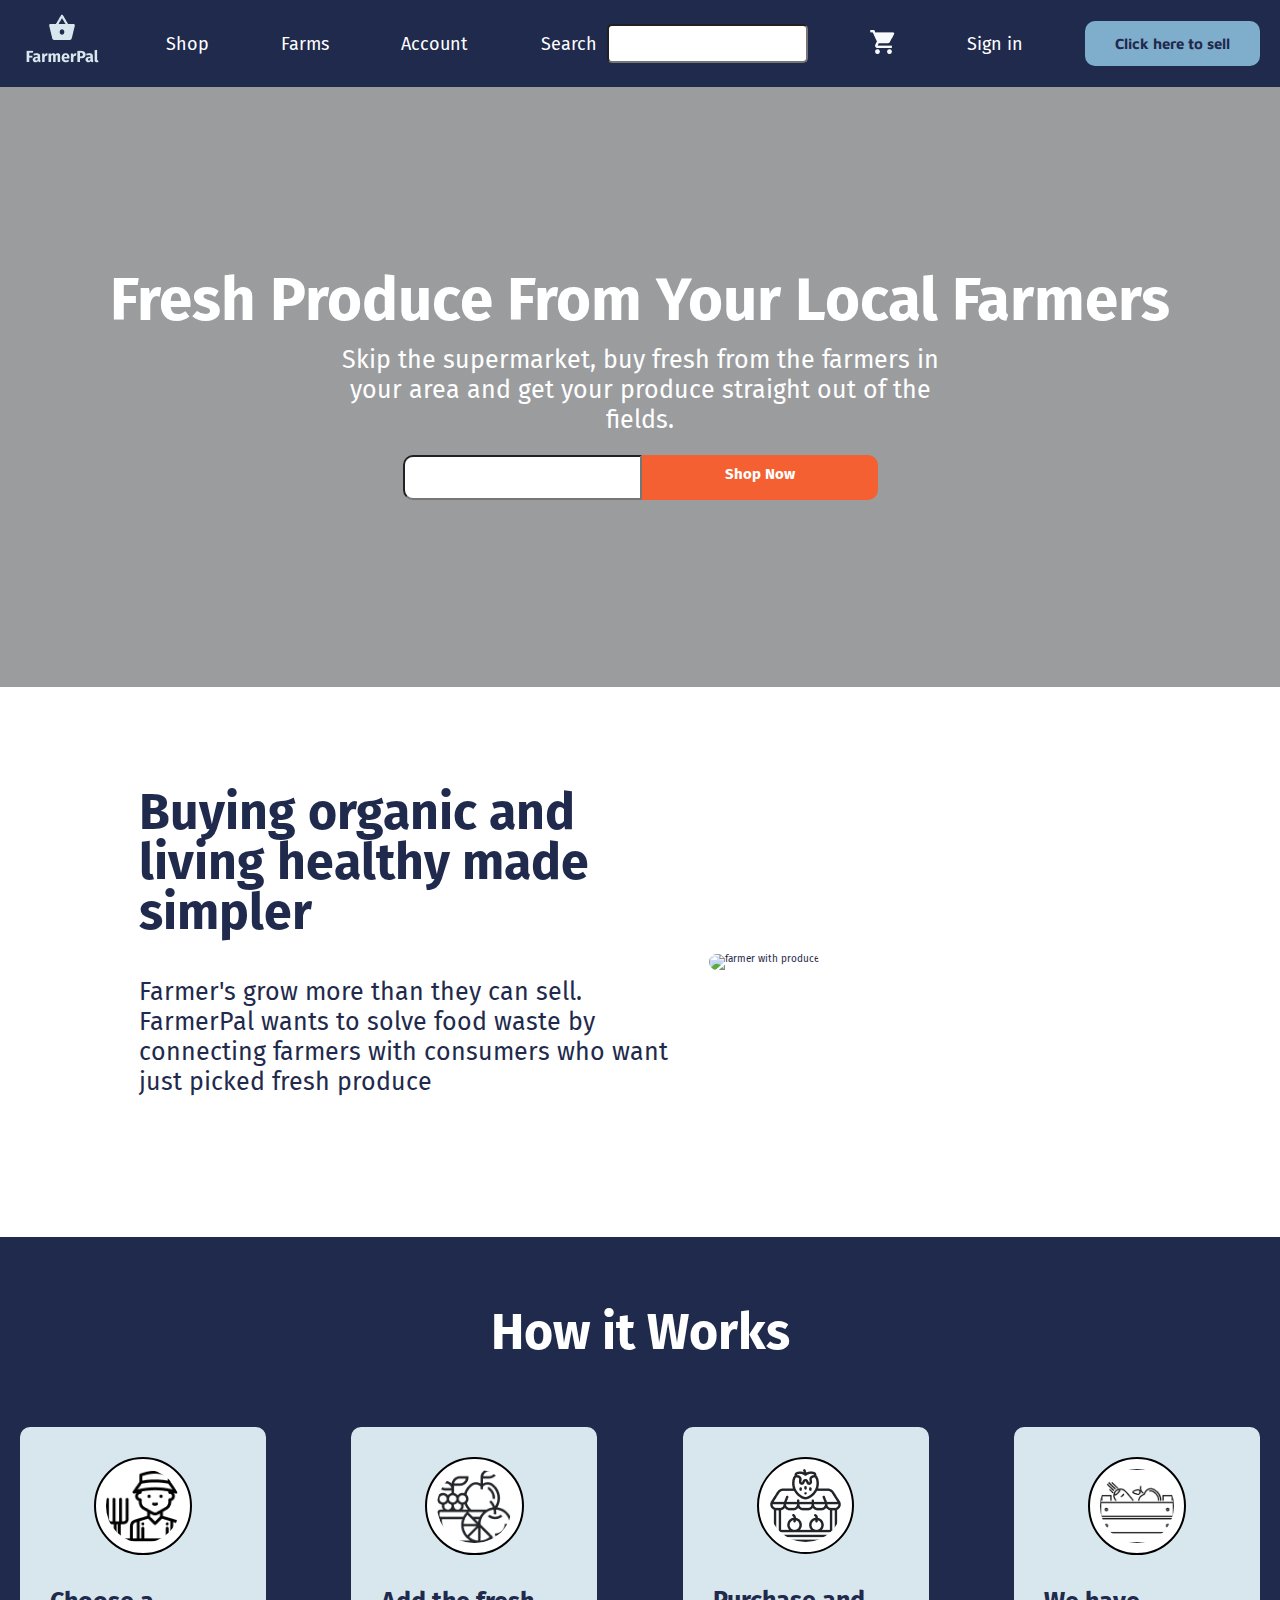
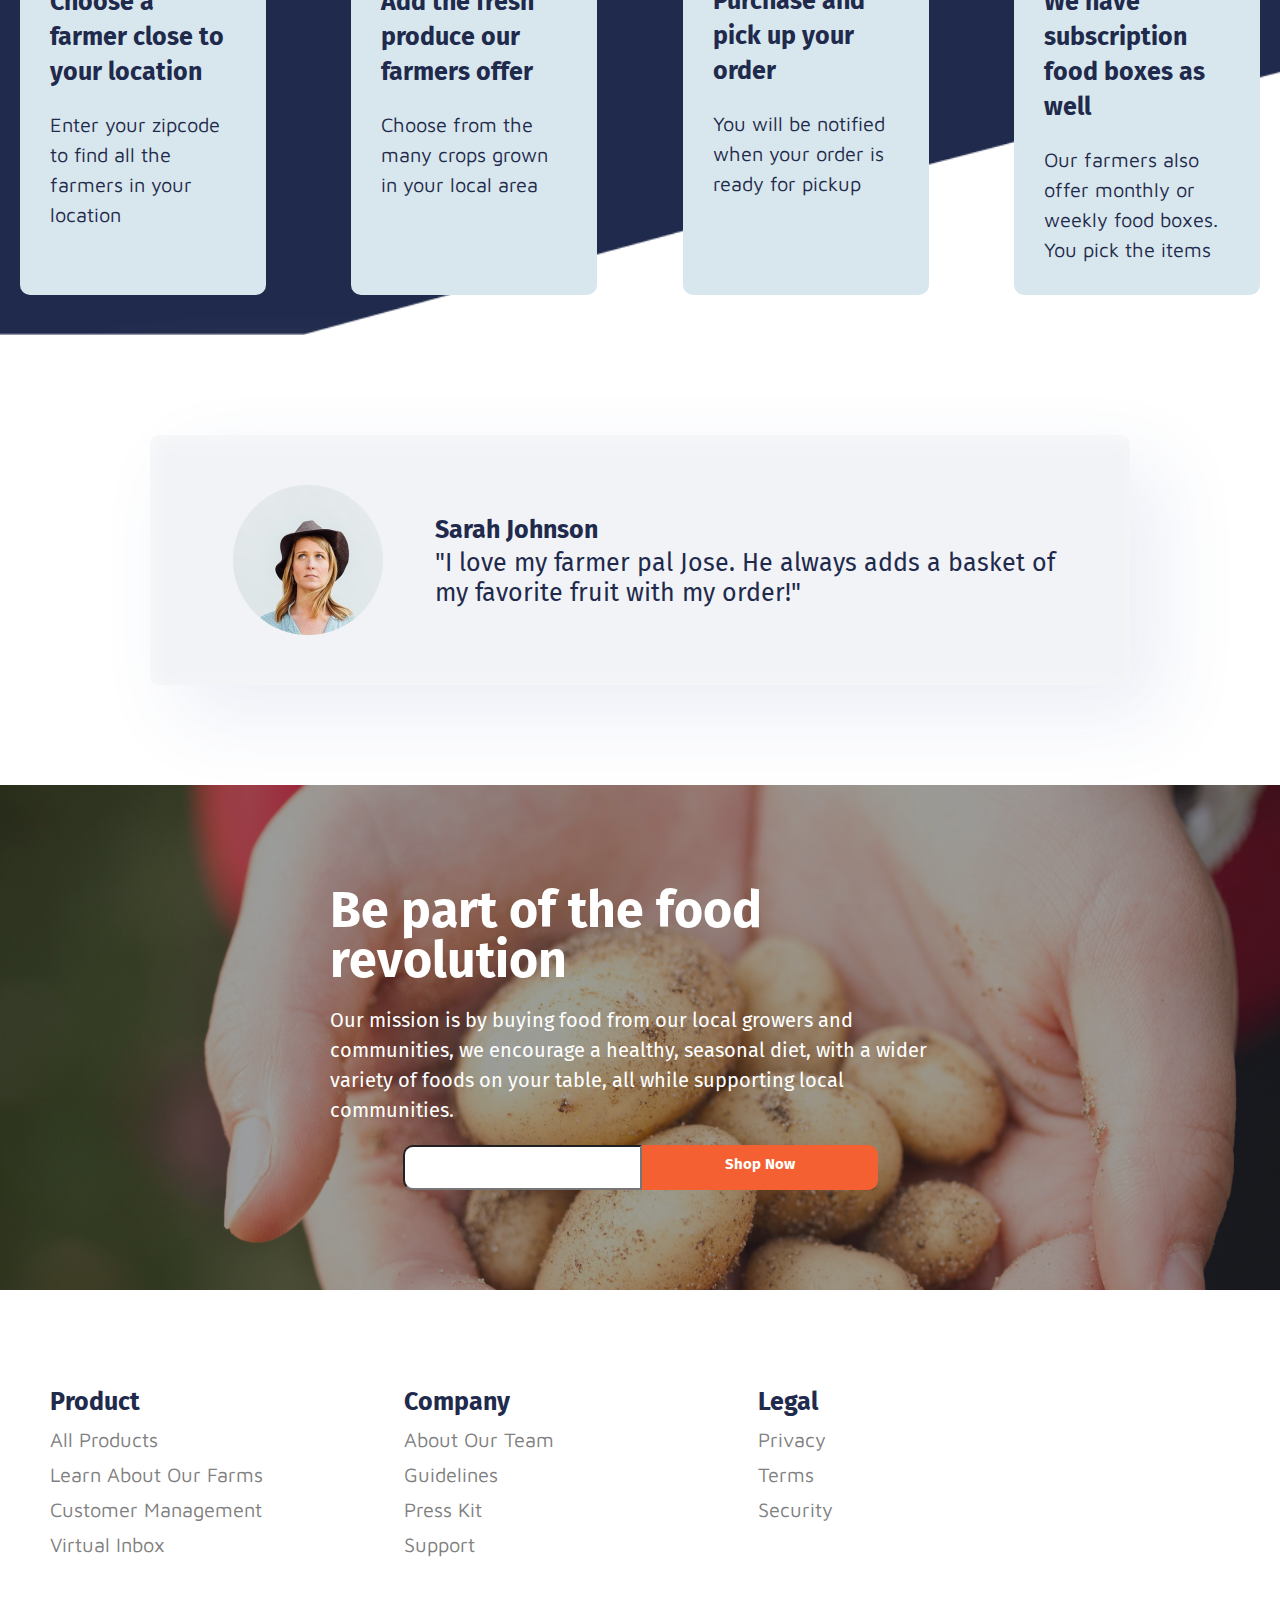
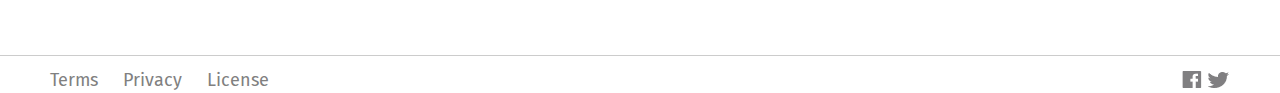
==== commit 0e506e76: "adding code from Jahanna Middleton for about-page section of the assignment" ====
--- a/index.html
+++ b/index.html
@@ -142,7 +142,7 @@
         </nav>
         <nav>
             <h6>Company</h6>
-            <a href="/about-us.html">About Our Team</a>
+            <a href="jahanna-about-us.html">About Our Team</a>
             <a href="#">Guidelines</a>
             <a href="#">Press Kit</a>
             <a href="#">Support</a>
--- a/css/index.css
+++ b/css/index.css
@@ -181,6 +181,11 @@
   font-size: 1.8rem;
   padding: 0 2rem 0 2rem;
 }
+@media (max-width: 900px) {
+  .topnav {
+    font-size: 1.5rem;
+  }
+}
 .topnav a {
   text-decoration: none;
   color: white;
@@ -206,6 +211,16 @@
   justify-content: center;
   align-items: center;
   font-family: 'Maven Pro', sans-serif;
+}
+@media (max-width: 900px) {
+  .topnav #buttonNav {
+    display: none;
+  }
+}
+@media (max-width: 500px) {
+  .topnav #buttonNav {
+    display: block;
+  }
 }
 .topnav #FarmerPal {
   padding: 0;
@@ -257,7 +272,7 @@
   }
 }
 header {
-  padding: 15rem;
+  padding: 15rem 2rem 15rem 2rem;
   display: flex;
   flex-direction: column;
   align-items: center;
@@ -274,7 +289,7 @@
   }
 }
 header p {
-  width: 60%;
+  width: 50%;
   text-align: center;
   margin: 2rem 0 2rem 0;
 }
@@ -311,7 +326,7 @@
   border-radius: 0 1rem 1rem 0;
 }
 .purpose {
-  padding: 15rem;
+  padding: 10rem;
   display: flex;
   justify-content: center;
   align-items: center;
@@ -351,6 +366,11 @@
   .purpose {
     padding: 10rem 2rem 10rem 2rem;
     flex-direction: column;
+  }
+}
+@media (max-width: 1000px) {
+  .purpose {
+    padding: 10rem 1rem 10rem 1rem;
   }
 }
 .howitworks {
@@ -521,9 +541,10 @@
   border-radius: 0 1rem 1rem 0;
 }
 .bottomnavs {
-  padding: 10rem 15rem 10rem 15rem;
+  padding: 10rem 5rem 10rem 5rem;
   color: #1f2a4c;
   display: flex;
+  justify-content: flex-start;
 }
 .bottomnavs div {
   display: flex;
@@ -543,7 +564,6 @@
 }
 @media (max-width: 500px) {
   .bottomnavs div {
-    display: flex;
     justify-content: space-between;
   }
 }
@@ -556,7 +576,7 @@
   display: flex;
   justify-content: space-between;
   color: grey;
-  padding: 0 15rem 0 15rem;
+  padding: 0 5rem 0 5rem;
   border-top: 1px solid #cccccc;
 }
 footer nav {
